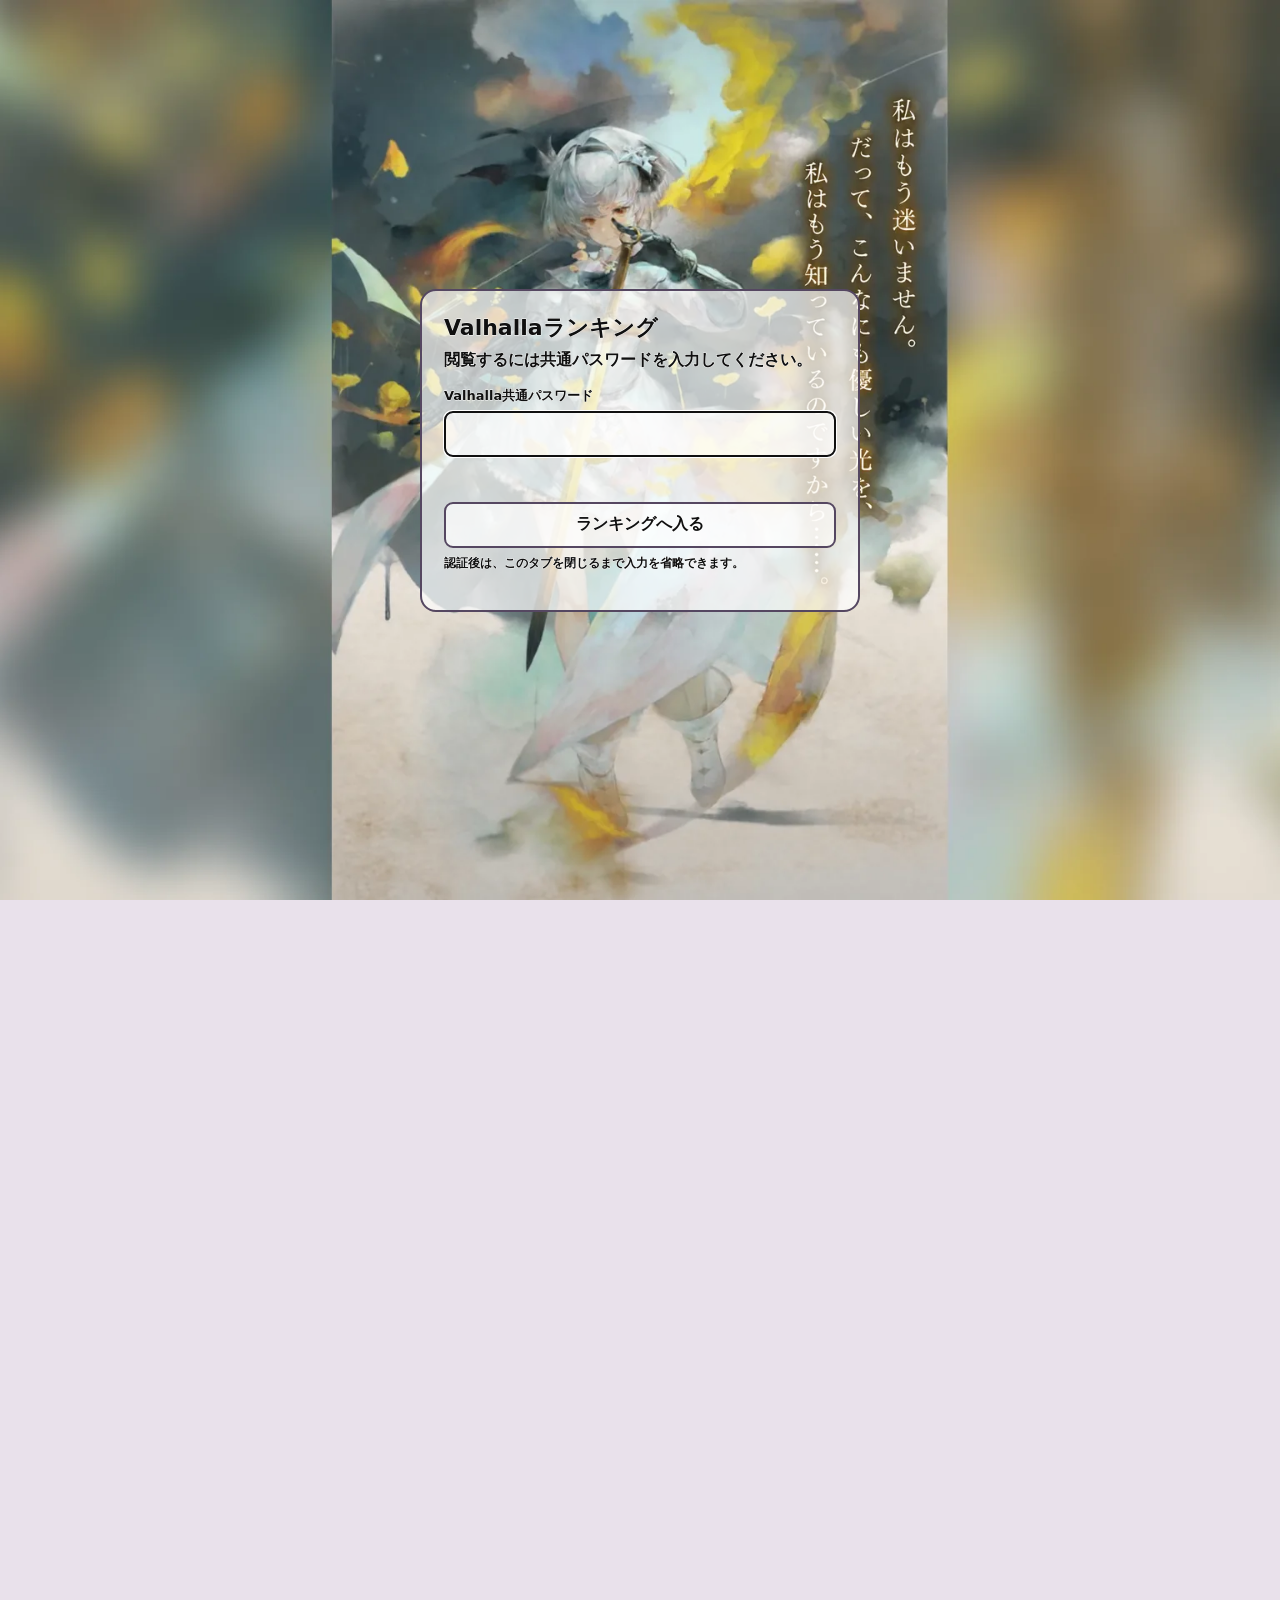
==== index.html @ 28ba6596 "公開画面 v115: index.html" ====
<!doctype html>
<html lang="ja">
  <head>
    <meta charset="utf-8" />
    <meta
      name="viewport"
      content="width=device-width,initial-scale=1,maximum-scale=1"
    />
    <meta
      http-equiv="Cache-Control"
      content="no-cache, no-store, must-revalidate"
    />
    <title>メメントモリ W178 Valhalla専用アプリ</title>
    <meta name="theme-color" content="#554761" />
    <meta name="mobile-web-app-capable" content="yes" />
    <meta name="apple-mobile-web-app-capable" content="yes" />
    <meta name="apple-mobile-web-app-status-bar-style" content="black-translucent" />
    <meta name="apple-mobile-web-app-title" content="Valhalla" />
    <link rel="manifest" href="manifest.webmanifest?v=69" />
    <link rel="apple-touch-icon" sizes="180x180" href="pwa-icon-180.png?v=69" />
    <script src="pwa.js?v=73" defer></script>
    <link rel="stylesheet" href="dashboard.css?v=93" />
    <link rel="stylesheet" href="discord-fix.css?v=50" />
    <link rel="stylesheet" href="site-auth.css?v=85" />
    <style>
      .knowledgeButton{background:#2e7890!important}
      .knowledgePage{display:none;position:fixed;inset:0;z-index:100;overflow-y:auto;background:#0e1117;color:#f2f5f7;font-family:system-ui,"Yu Gothic UI",sans-serif}
      .knowledgePage:target{display:block}
      .imageViewer{display:none!important}
      .imageViewer:target{display:block!important}
      .knowledgeHead{position:sticky;top:0;z-index:2;display:flex;justify-content:space-between;align-items:center;gap:10px;padding:14px 16px;border-bottom:1px solid #303847;background:#151b24}
      .knowledgeHead h2{margin:0;font-size:22px}
      .knowledgeAction{display:inline-flex;min-height:44px;align-items:center;justify-content:center;padding:10px 12px;border:1px solid #303847;border-radius:9px;color:#f2f5f7;font-weight:800;text-decoration:none;text-align:center}
      .knowledgeClose{background:#914348}
      .knowledgeBack{margin-bottom:14px;background:#202632}
      .knowledgeBranches{display:grid;grid-template-columns:repeat(2,minmax(0,1fr));gap:14px;width:min(900px,100%);margin:0 auto;padding:18px}
      .knowledgeBranches .branch{display:flex;min-height:110px;align-items:center;justify-content:center;padding:18px;border:1px solid #303847;border-radius:13px;background:#171c24;color:#f2f5f7;font-size:18px;font-weight:800;text-align:center;text-decoration:none}
      .knowledgePage .content{width:min(1100px,100%);margin:auto;padding:18px}
      .knowledgeList{display:grid;gap:16px}
      .knowledgeEntry{padding:14px;border:1px solid #303847;border-radius:12px;background:#171c24}
      .knowledgeEntry h3{margin:0 0 10px;font-size:20px}
      .knowledgeEntry h4{margin:16px 0 8px;font-size:17px}
      .knowledgeEntry p,.knowledgeEntry li{color:#d8dee7;font-size:16px;line-height:1.75}
      .knowledgeEntry p{margin:8px 0}
      .knowledgeEntry ul{margin:8px 0;padding-left:22px}
      .knowledgeEntry img{display:block;width:100%;height:auto;border-radius:8px}
      .zoomLink{display:block;color:#f2f5f7;text-decoration:none}
      .evidenceGrid{display:grid;grid-template-columns:repeat(2,minmax(0,1fr));gap:10px;margin-top:12px}
      .evidenceGrid.one{grid-template-columns:minmax(0,1fr)}
      .firstKnowledgeImage{width:min(100%,320px);margin-inline:auto}
      .knowledgePage .term{display:grid;gap:4px;margin-top:12px;padding:14px;border:1px solid #303847;border-radius:10px;background:#171c24}
      .knowledgePage .term span{color:#d8dee7;font-size:16px;line-height:1.65}
      .knowledgeAuthor{margin-top:18px;padding:14px 4px 4px;border-top:1px solid #303847;color:#9fa9b6;font-size:14px;text-align:right}
      .knowledgeImage img{display:block;max-width:100%;height:auto;margin:auto;border-radius:8px}
      .zoomHint{display:block;margin-top:8px;color:#8dc9ff;font-size:13px;text-align:center}
      .zoomGallery{display:grid;gap:14px;max-width:1350px;margin:auto;padding:14px}
      .zoomGallery img{display:block;width:auto;max-width:100%;height:auto;margin:auto;border-radius:8px}
      @media(max-width:700px){.knowledgeBranches{grid-template-columns:1fr;padding:12px}.knowledgeBranches .branch{min-height:74px}.knowledgeHead{padding:10px 12px}.knowledgeHead h2{font-size:18px}.knowledgePage .content{padding:12px}.evidenceGrid{grid-template-columns:1fr}.firstKnowledgeImage{width:min(78vw,280px)}.knowledgeEntry{padding:12px}.knowledgeEntry p,.knowledgeEntry li,.knowledgePage .term span{font-size:16px}}
    </style>
    <link rel="stylesheet" href="knowledge.css?v=99" />
    <link rel="stylesheet" href="territory-points.css?v=88" />
    <script src="site-auth.js?v=53" defer></script>
  </head>
  <body>
    <main id="top">
      <div class="head">
        <div>
          <h1>メメントモリ W178 Valhalla専用アプリ</h1>
          <p id="updated">データ未取得</p>
        </div>
        <button id="refresh">最新データを取得</button>
      </div>
      <nav>
        <button id="tg" class="active">🏰 ギルド戦力</button
        ><button id="tp">👤 個人戦力</button
        ><a href="formations.html">⚔ みんなの編成</a
        ><a class="termsButton guildKnowledgeTitle" href="#termsMenu">📖 ギルバト知識講座</a
        ><a class="knowledgeButton" href="#knowledgeMenu">💧 知識の泉</a>
        <a class="knowledgeButton" href="#knowledgeExchange">📝 自由掲示板</a>
        <a class="installGuideButton" href="#appInstallGuide">📱 アプリ化への手順</a>
        <a class="territoryButton" href="#territoryPoints">🗺 177～180鯖 拠点ポイント表</a>
      </nav>
      <section id="guildSection">
        <div class="controls">
          <select id="gworld">
            <option value="all">W177–180 統合</option>
            <option value="177">W177</option>
            <option value="178">W178</option>
            <option value="179">W179</option>
            <option value="180">W180</option></select
          ><select id="gclass">
            <option value="all">全クラス</option>
            <option value="gm">Grandmaster</option>
            <option value="ex">Expert</option>
            <option value="el">Elite</option></select
          ><input id="gq" placeholder="ギルド名検索" value="Valhalla" /><select
            id="glim"
          >
            <option value="48">TOP48</option>
            <option value="100">TOP100</option>
            <option value="9999">すべて</option>
          </select>
        </div>
        <div class="cards">
          <article><small>表示ワールド</small><b id="gw">-</b></article>
          <article><small>表示ギルド数</small><b id="gc">-</b></article>
          <article><small>検索順位</small><b id="grank">-</b></article>
          <article><small>16位ボーダー</small><b id="g16">-</b></article>
        </div>
        <div class="table">
          <table>
            <thead>
              <tr>
                <th>#</th>
                <th>World</th>
                <th>ギルド</th>
                <th class="num">戦闘力</th>
                <th class="num">億</th>
                <th class="num">人数</th>
                <th>クラス</th>
              </tr>
            </thead>
            <tbody id="gb"></tbody>
          </table>
        </div>
      </section>
      <section id="playerSection" hidden>
        <div class="controls">
          <select id="pw">
            <option value="all">W177–180 統合</option>
            <option value="177">W177</option>
            <option value="178">W178</option>
            <option value="179">W179</option>
            <option value="180">W180</option></select
          ><input id="pq" placeholder="プレイヤー／ギルド検索" /><select
            id="plim"
          >
            <option value="100">TOP100</option>
            <option value="200">TOP200</option>
            <option value="9999">すべて</option>
          </select>
        </div>
        <div class="cards">
          <article><small>プレイヤー数</small><b id="pc">-</b></article>
          <article><small>1位戦闘力</small><b id="ptop">-</b></article>
          <article><small>検索該当</small><b id="ph">-</b></article>
          <article><small>表示範囲</small><b id="pscope">統合</b></article>
        </div>
        <div class="table">
          <table class="players">
            <thead>
              <tr>
                <th>#</th>
                <th>World</th>
                <th>プレイヤー</th>
                <th>ギルド</th>
                <th class="num">戦闘力</th>
                <th>使用キャラ</th>
              </tr>
            </thead>
            <tbody id="pb"></tbody>
          </table>
        </div>
      </section>
    </main>
    <dialog id="dialog">
      <div class="dialogHead">
        <div>
          <h2 id="dtitle"></h2>
          <p>取得済み個人ランキング内のTOP10</p>
        </div>
        <button id="close">閉じる</button>
      </div>
      <div id="db" class="memberList"></div>
    </dialog>
    <dialog id="charDialog">
      <div class="dialogHead">
        <div>
          <h2 id="ctitle">キャラ詳細</h2>
          <p>Lv240・スキル最大／専用武器LRメタトロン基準</p>
        </div>
        <button id="cclose">閉じる</button>
      </div>
      <div id="cbody" class="charDetail"></div>
    </dialog>

    <section class="termsPage" id="termsMenu">
      <header class="termsHead">
        <h2 class="guildKnowledgeTitle">ギルバト知識講座</h2>
        <a class="termsAction termsClose" href="#top">閉じる</a>
      </header>
      <div class="termsBranches">
        <a class="termsBranch" href="#termsPage"
          >ギルバト用語<small>ギルドバトルで使われる言葉を確認</small></a
        ><a class="termsBranch" href="#abbrPage"
          >ギルバト略語<small>チャットなどで使われる略し方を確認</small></a
        ><a class="termsBranch" href="#knowledgeGrandBattle">グラバト知識</a
        ><a class="termsBranch" href="#knowledgeBasic">ギルバト知識</a
        ><a class="termsBranch" href="#knowledgeIntermediate">ギルバト知識中級編</a
        ><a class="termsBranch" href="#knowledgeOffense">ギルバト進攻</a
        ><a class="termsBranch" href="#knowledgeDefense">ギルバト防衛</a
        ><a class="termsBranch" href="#knowledgeGuildBattlePoints">ギルバトポイント計算</a
        ><a class="termsBranch" href="#knowledgeCommanderWelcome">指揮官について</a
        ><a class="termsBranch" href="#knowledgeSubParty">サブパについて</a
        >
      </div>
    </section>
    <section class="termsPage" id="termsPage">
      <header class="termsHead">
        <h2>ギルバト用語</h2>
        <a class="termsAction termsClose" href="#top">閉じる</a>
      </header>
      <div class="termsContent">
        <a class="termsAction termsBack" href="#termsMenu"
          >← 用語・略語の選択へ戻る</a
        >
      </div>
      <div class="termsBranches termsBranchesThree">
        <a class="termsBranch" href="#basicTerms"
          >基本用語<small>ギルバトで使用する基本的な言葉</small></a
        ><a class="termsBranch" href="#commanderTerms"
          >指揮官指示<small>指揮官が出す指示の意味</small></a
        ><a class="termsBranch" href="#mapTerms"
          >MAP指示<small>拠点下部に書かれている指示</small></a
        >
      </div>
    </section>
    <section class="termsPage" id="basicTerms">
      <header class="termsHead">
        <h2>基本用語</h2>
        <a class="termsAction termsClose" href="#top">閉じる</a>
      </header>
      <div class="termsContent">
        <a class="termsAction termsBack" href="#termsPage"
          >← ギルバト用語へ戻る</a
        >
        <div class="termItem">
          <b>オペレーター</b
          ><span
            >通称「オペ」。各拠点に投入済みの編成を並び替えている人を指します。</span
          >
        </div>
        <div class="termItem">
          <b>キープ</b
          ><span
            >防衛時に自ギルドが保有する拠点に投入する編成数を指します。</span
          >
        </div>
        <div class="termItem">
          <b>KO数</b
          ><span
            >進攻・防衛のどちらでも、1キャラ撃破すると1KOがカウントされます。1体編成の撃破は1KO、5体編成の撃破は5KOです。PT数ではなくKILL数でカウントします。</span
          >
        </div>
        <div class="termItem">
          <b>5体</b
          ><span
            >指示された拠点に5体編成（メイン・サブパ）を投入する指示です。</span
          >
        </div>
        <div class="termItem">
          <b>先落とし</b
          ><span>ギルバト開始後の早い時間に拠点を陥落させることです。</span>
        </div>
        <div class="termItem">
          <b>指揮官</b
          ><span>ギルバトの指示全般を請け負っている人を指します。</span>
        </div>
        <div class="termItem">
          <b>縦積み</b
          ><span
            >すべての編成を崩し、デバフとして最小編成で手持ちのキャラを投入することです。</span
          >
        </div>
        <div class="termItem">
          <b>デバフ</b
          ><span
            >各自が所有するキャラで、メイン・サブパで使用しないキャラすべてを指します。</span
          >
        </div>
        <div class="termItem">
          <b>MAP指示</b
          ><span
            >ギルバトMAPを開いたとき、各拠点の下に表示されている指示を指します。</span
          >
        </div>
      </div>
    </section>
    <section class="termsPage" id="commanderTerms">
      <header class="termsHead">
        <h2>指揮官指示</h2>
        <a class="termsAction termsClose" href="#top">閉じる</a>
      </header>
      <div class="termsContent">
        <a class="termsAction termsBack" href="#termsPage"
          >← ギルバト用語へ戻る</a
        >
        <div class="termItem">
          <b>△△にデバフ入れて</b
          ><span
            >△△は拠点名です。防衛時は最小編成（教会1体、城2体、神殿3体）を指定された拠点に投入します。進攻時は必ず5体編成を投入してください。</span
          >
        </div>
        <div class="termItem">
          <b>△△にデバフたいて</b
          ><span
            >△△は拠点名です。進攻時のオーダーで、「40デバフたいて」なら40KOさせる指示です。KO数は各拠点を開くと確認できます。</span
          >
        </div>
        <div class="termItem">
          <b>△△に5体入れて</b
          ><span
            >△△は拠点名です。メインPTの5体編成のみを投入する指示です。名指しでも出る指示なので、まず誰に出ているのか確認し、指名がなければ自分の編成を投入して構いません。</span
          >
        </div>
        <div class="termItem">
          <b>△△削って</b
          ><span
            >△△は拠点名です。進攻目標拠点のデバフ編成を減らす指示です。主に名指しで出るため、誰に出ている指示なのかよく確認してください。</span
          >
        </div>
        <div class="termItem">
          <b>××分から〇〇キープ</b
          ><span
            >時間はギルバトMAP上部に表示されるゲーム内時間を指します。現実の時間と混同しないでください。〇〇キープは維持する編成数です。各拠点に投入済みの編成数は、拠点上部の数字で確認できます。「10」なら10編成が投入済みです。指示より少なければ自分のデバフ編成を投入してください。反対に多すぎる場合（40キープの指示で60を超えている場合など）は、特別な指示がない限り追加投入しないでください。</span
          >
        </div>
      </div>
    </section>
    <section class="termsPage" id="mapTerms">
      <header class="termsHead">
        <h2>MAP指示</h2>
        <a class="termsAction termsClose" href="#top">閉じる</a>
      </header>
      <div class="termsContent">
        <a class="termsAction termsBack" href="#termsPage"
          >← ギルバト用語へ戻る</a
        >
        <div class="termItem">
          <b>確定済</b
          ><span
            >当日、自ギルドによる占領が確定した拠点です。デバフ編成・メイン編成ともに、投入すると無駄になるため一切投入しないでください。</span
          >
        </div>
        <div class="termItem">
          <b>先置き</b
          ><span
            >ギルバトにリアルタイムで参加できない人に向けた指示です。参加できない場合は、この指示が出ている拠点に手持ちのデバフすべてと、メイン編成・サブ編成すべてをあらかじめ投入してください。</span
          >
        </div>
        <div class="termItem">
          <b>放棄</b
          ><span
            >防衛拠点の放棄を指します。デバフ編成・メイン編成ともに絶対に投入しないでください。</span
          >
        </div>
        <div class="termItem">
          <b>〇〇キープ</b
          ><span
            >投入編成の最低維持数を表します。40キープなら40編成を積みます。40体ではないので間違えないようにしてください。</span
          >
        </div>
      </div>
    </section>
    <section class="termsPage" id="abbrPage">
      <header class="termsHead">
        <h2>ギルバト略語</h2>
        <a class="termsAction termsClose" href="#top">閉じる</a>
      </header>
      <div class="termsContent">
        <a class="termsAction termsBack" href="#termsMenu"
          >← 用語・略語の選択へ戻る</a
        >
      </div>
      <div class="termsBranches">
        <a class="termsBranch" href="#abbrCommander"
          >指揮官指示<small>指揮官がチャットで使う略した指示</small></a
        ><a class="termsBranch" href="#abbrBase"
          >拠点名<small>ギルバトの拠点名を表す略語</small></a
        >
      </div>
    </section>
    <section class="termsPage" id="abbrCommander">
      <header class="termsHead">
        <h2>略語・指揮官指示</h2>
        <a class="termsAction termsClose" href="#top">閉じる</a>
      </header>
      <div class="termsContent">
        <a class="termsAction termsBack" href="#abbrPage"
          >← ギルバト略語へ戻る</a
        >
        <div class="termItem">
          <b>△△5</b
          ><span
            >△△は拠点名です。指示された拠点に、メインまたはサブパの5体編成を投入する指示です。</span
          >
        </div>
        <div class="termItem">
          <b>△△D</b
          ><span
            >△△は拠点名です。指示された拠点に、MAP指示に記載されている編成数まで積む指示です。</span
          >
        </div>
        <div class="termItem">
          <b>△△縦</b
          ><span
            >△△は拠点名です。指定された拠点に即時で縦積みする指示です。</span
          >
        </div>
        <div class="termItem">
          <b>○○m</b
          ><span
            >○○は数字、mはminutes（分）の略です。例：「15m」なら15分を表します。</span
          >
        </div>
        <div class="termItem">
          <b>○○k</b
          ><span
            >○○は数字、kはkeep（キープ）の略です。拠点の防衛編成数を指示するときなどに使います。</span
          >
        </div>
        <div class="termItem">
          <b>81</b
          ><span
            >進攻時、5体のデバフ編成8つと、メインまたはサブパ1つを投入する指示です。</span
          >
        </div>
        <div class="termItem">
          <b>メ</b><span>メインパーティーの残弾数を報告する略語です。</span>
        </div>
        <div class="termItem">
          <b>残</b
          ><span
            >メイン・サブパ分を除いた、残りのデバフ数を報告する略語です。残弾0の場合は報告不要です。スタミナ残量は編成画面を開き、右上に表示されている数値で確認できます。</span
          >
        </div>
      </div>
    </section>
    <section class="termsPage" id="abbrBase">
      <header class="termsHead">
        <h2>略語・拠点名</h2>
        <a class="termsAction termsClose" href="#top">閉じる</a>
      </header>
      <div class="termsContent">
        <a class="termsAction termsBack" href="#abbrPage"
          >← ギルバト略語へ戻る</a
        >
        <div class="termItem"><b>BR</b><span>ブラッセル</span></div>
        <div class="termItem"><b>MD</b><span>モダーヴ</span></div>
        <div class="termItem"><b>GL</b><span>グラべンスティン</span></div>
        <div class="termItem"><b>SH</b><span>シメイ</span></div>
        <div class="termItem"><b>WS</b><span>ウィスケルケー</span></div>
      </div>
    </section>
    <section class="knowledgePage territoryPointsPage" id="territoryPoints">
      <header class="knowledgeHead">
        <h2>177～180鯖 拠点ポイント表</h2>
        <a class="knowledgeAction knowledgeClose" href="#top">閉じる</a>
      </header>
      <div class="content territoryContent">
        <section class="territorySurface territoryWorldControls" aria-label="ワールド選択">
          <div class="territoryWorldRow">
            <button type="button" data-territory-world="177">W177</button>
            <button type="button" data-territory-world="178">W178</button>
            <button type="button" data-territory-world="179">W179</button>
            <button type="button" data-territory-world="180">W180</button>
          </div>
          <button type="button" class="territoryAllWorlds is-selected" data-territory-world="all">4鯖統合</button>
        </section>
        <section class="territorySurface territoryPeriodControls" aria-label="集計期間選択">
          <button type="button" class="is-selected" data-territory-period="daily">当日</button>
          <button type="button" data-territory-period="weekly">週間</button>
          <button type="button" data-territory-period="monthly">月間</button>
          <button type="button" data-territory-period="previous">前月ポイント結果</button>
        </section>
        <p class="territoryStatus" id="territoryStatus">ポイントデータを読み込んでいます。</p>
        <section class="territorySurface territorySummary" id="territorySummary" hidden></section>
        <div class="territoryTableWrap">
          <table class="territoryTable">
            <thead><tr><th>#</th><th>ギルド</th><th>教会</th><th>城</th><th>神殿</th><th>合計pt</th></tr></thead>
            <tbody id="territoryRows"></tbody>
          </table>
        </div>
      </div>
    </section>
    <section class="knowledgePage" id="appInstallGuide">
      <header class="knowledgeHead">
        <h2>アプリ化への手順</h2>
        <a class="knowledgeAction knowledgeClose" href="#top">閉じる</a>
      </header>
      <p class="installDevicePrompt">使用している端末を選んでください。</p>
      <div class="knowledgeBranches installDeviceBranches">
        <a class="branch" href="#appInstallIos">📱 iPhone・iPad</a>
        <a class="branch" href="#appInstallAndroid">🤖 Android</a>
        <a class="branch" href="#appInstallPc">💻 PC</a>
      </div>
    </section>
    <section class="knowledgePage" id="appInstallIos">
      <header class="knowledgeHead"><h2>iPhone・iPad</h2><a class="knowledgeAction knowledgeClose" href="#top">閉じる</a></header>
      <div class="content">
        <a class="knowledgeAction knowledgeBack" href="#appInstallGuide">← 端末選択へ戻る</a>
        <article class="knowledgeEntry">
          <p>Safariを使って、Valhallaランキングをホーム画面へ追加します。</p>
          <ol class="installGuideList">
            <li>Safariでこのランキングを開きます。</li>
            <li>画面下部の共有ボタン（四角から上向き矢印）を押します。</li>
            <li>メニューを下へ動かし、「ホーム画面に追加」を押します。</li>
            <li>名前を確認して、右上の「追加」を押します。</li>
            <li>ホーム画面のValhallaアイコンから起動します。</li>
          </ol>
          <figure class="installGuideImage"><img src="install-guide-assets/ios.svg" alt="iPhoneとiPadでホーム画面に追加する操作図" /><figcaption>共有ボタン → ホーム画面に追加 → 追加、の順です。</figcaption></figure>
        </article>
        <article class="knowledgeEntry"><h3>アイコンが更新されない場合</h3><p>ホーム画面の古いアイコンを削除してから、上の手順でもう一度追加してください。登録済みの編成やランキングデータは消えません。</p><figure class="installGuideImage"><img src="install-guide-assets/refresh.svg" alt="古いアイコンを削除して再追加する流れ" /></figure></article>
      </div>
    </section>
    <section class="knowledgePage" id="appInstallAndroid">
      <header class="knowledgeHead"><h2>Android</h2><a class="knowledgeAction knowledgeClose" href="#top">閉じる</a></header>
      <div class="content">
        <a class="knowledgeAction knowledgeBack" href="#appInstallGuide">← 端末選択へ戻る</a>
        <article class="knowledgeEntry">
          <p>Google Chromeを使って、Valhallaランキングをホーム画面へ追加します。</p>
          <ol class="installGuideList">
            <li>Google Chromeでこのランキングを開きます。</li>
            <li>右上の「︙」を押します。</li>
            <li>「アプリをインストール」または「ホーム画面に追加」を押します。</li>
            <li>確認画面で「インストール」または「追加」を押します。</li>
            <li>ホーム画面のValhallaアイコンから起動します。</li>
          </ol>
          <figure class="installGuideImage"><img src="install-guide-assets/android.svg" alt="AndroidのChromeでアプリをインストールする操作図" /><figcaption>メニューの表記は機種により「アプリをインストール」または「ホーム画面に追加」です。</figcaption></figure>
        </article>
        <article class="knowledgeEntry"><h3>アイコンが更新されない場合</h3><p>ホーム画面の古いアイコンを削除してから、上の手順でもう一度追加してください。登録済みの編成やランキングデータは消えません。</p><figure class="installGuideImage"><img src="install-guide-assets/refresh.svg" alt="古いアイコンを削除して再追加する流れ" /></figure></article>
      </div>
    </section>
    <section class="knowledgePage" id="appInstallPc">
      <header class="knowledgeHead"><h2>PC（Chrome・Edge）</h2><a class="knowledgeAction knowledgeClose" href="#top">閉じる</a></header>
      <div class="content">
        <a class="knowledgeAction knowledgeBack" href="#appInstallGuide">← 端末選択へ戻る</a>
        <article class="knowledgeEntry">
          <p>ChromeまたはEdgeから、Valhallaランキングをアプリとしてインストールします。</p>
          <ol class="installGuideList">
            <li>ChromeまたはEdgeでこのランキングを開きます。</li>
            <li>アドレスバー右側のインストールアイコンを押します。表示されない場合は、ブラウザのメニューから「アプリをインストール」を選びます。</li>
            <li>「インストール」を押します。</li>
          </ol>
          <figure class="installGuideImage"><img src="install-guide-assets/pc.svg" alt="パソコンのChromeとEdgeでアプリをインストールする操作図" /><figcaption>アドレスバーにアイコンがない場合は、右上のブラウザメニューを開いてください。</figcaption></figure>
        </article>
      </div>
    </section>
    <section class="knowledgePage" id="knowledgeMenu">
      <header class="knowledgeHead">
        <h2>知識の泉</h2>
        <a class="knowledgeAction knowledgeClose" href="#top">閉じる</a>
      </header>
      <div class="knowledgeBranches">
        <a class="branch" href="#knowledgeShop"
          >ショップアイテムの交換及び購入について</a
        >
        <a class="branch" href="#knowledgeNewCharacters">新キャラ情報</a>
        <a class="branch" href="#knowledgeLinks">おすすめサイト、ページ</a>
      </div>
    </section>

    <section class="knowledgePage" id="knowledgeGrandBattle">
      <header class="knowledgeHead">
        <h2>グラバト知識</h2>
        <a class="knowledgeAction knowledgeClose" href="#top">閉じる</a>
      </header>
      <div class="content">
        <a class="knowledgeAction knowledgeBack" href="#termsMenu">← ギルバト知識講座へ戻る</a>
        <div class="knowledgeList">
          <article class="knowledgeEntry">
            <h3>グラバトについての説明</h3>
            <h4>まず、グラバトとは？</h4>
            <ul>
              <li>教会16箇所（各1P・計16P）</li>
              <li>城4箇所（各2P・計8P）</li>
              <li>神殿1箇所（4P・計4P）</li>
            </ul>
            <p>初日は24P、2日目以降は28Pを毎日奪い合い、トータル164Pのうち最も多くポイントを獲得したギルドが1位になります。</p>
            <h4>各グループ帯（戦闘力順）</h4>
            <ul>
              <li>グランドマスター（1位〜16位）</li>
              <li>エキスパート（17位〜32位）</li>
              <li>エリート（33位〜48位）</li>
            </ul>
            <p>各戦力帯でランダムに4つのブロックへ振り分けられます。マッチングは火曜日の7時30分に確定し、拠点の配置もそのタイミングで確定します。なお、拠点の配置も完全ランダムです。</p>
          </article>

          <article class="knowledgeEntry">
            <h3>1. グラバトの拠点の取り方について</h3>
            <p>グラバトは確定箇所を増やしてポイントを積み重ねます。例えば、その日は多くポイントを取れても、翌日に全ての拠点へ布告される状況ができてしまうと非常に悪いです。</p>
            <p>確定地は上と下が多いため、ほとんどの強いギルドは初日の盤面を見て、上を固めるか下を固めるかを決めます。左と右に拠点が固まっている場合、左側なら下、右側なら上を布告して確定地を増やします。</p>
            <figure class="installGuideImage">
              <img src="knowledge-assets/grand-battle/upper-lower-example.jpg" alt="下側を赤、上側を青で示したグラバト確定地の見本">
              <figcaption>見本（下が赤、上が青）</figcaption>
            </figure>
            <p>上を固めるギルドは、基本的に火曜・水曜・木曜は青の箇所を重点的に布告します。下を固めるギルドは赤の箇所を重点的に布告します。</p>
            <p>そうすると金曜日ごろに赤対青の一騎打ちが起こります。全面対決の前に、いかに上手く拠点を固められるかが肝になります。</p>
          </article>

          <article class="knowledgeEntry">
            <h3>2. グラバトでよくある事</h3>
            <h4>①談合</h4>
            <p>よくあるケースが、グループ1位・2位のギルドが8位以下のギルドのみとマッチングした時です。談合側の言い分は、90％ほど強い側が「このままだとつまらないと思ったので、談合しました」といった形で、自分たちがボコボコにされるのが嫌なので、それらしいことを言ってきます。</p>
            <h4>②45分縦積みのみ</h4>
            <p>これもかなり多いです。ポイントを取るゲームで45分縦積みをして、勝ったような動きをしてくるところがあります。これをしてくるところはグラバトがポイントの取り合いだと知らないので、適当に攻め続けて、他の拠点でしっかりポイントを取りましょう。</p>
            <h4>③煽ってくる</h4>
            <p>負けたら煽ってくるところがあります（90％以上がエキスパートとの境目のギルド）。こういうギルドは適当にあしらいましょう。</p>
            <h4>④逃げ回るだけで全くバトルがない</h4>
            <p>これもかなり想定されます。すごく小さなエリアで三国志が始まります。この時は報酬大量ゲットのうまうまタイムですので、いっぱい取りましょう。また、全制覇を狙えるチャンスでもあるので狙っていきましょう。</p>
          </article>

          <article class="knowledgeEntry">
            <h3>3. グラバトで重要な教会</h3>
            <figure class="installGuideImage">
              <img src="knowledge-assets/grand-battle/important-churches.jpg" alt="グラバトで重要な教会を示したマップ">
              <figcaption>重要教会の位置と優先度</figcaption>
            </figure>
            <p>教会の優先度はこちらになります。上の要所はクシェルのみ、下は3箇所あります。</p>
            <h4>①クシェル</h4>
            <p><b>※ここは最重要な教会になります。</b></p>
            <ul>
              <li>城2つ、教会3箇所に布告できます。</li>
              <li>グラバトにおいて布告負けは当たり前になるので、布告先を多く取れる拠点はかなり重要です。</li>
              <li>右側から左側へ行くには、アインかクシェルのどちらかを必ず経由しなければなりません。</li>
              <li>アインで布告負けが続いた時は、クシェル以外の道がほぼない状態になるので、早落とししてでも手に入れなければならない拠点です。</li>
            </ul>
            <h4>②-1 アメト</h4>
            <ul>
              <li>下を固めるために必ず必要な拠点の1つです。</li>
              <li>城2つ、教会2つに布告できます。</li>
              <li>下では唯一、城2つに布告できます。</li>
              <li>下の要所全てに布告できる重要な拠点です。</li>
            </ul>
            <h4>②-2 マリン</h4>
            <ul>
              <li>下を固めるために必ず必要な拠点です。</li>
              <li>教会4つに布告できる唯一の拠点です。</li>
              <li>強いギルドの人でないと「ここは重要な拠点なの？」と思われがちな拠点です。</li>
              <li>マリンがないと下で確定地を作れません。</li>
              <li>下を固める場合、マリンがないとそもそも話にならないレベルです。</li>
            </ul>
            <h4>③ラペン</h4>
            <ul>
              <li>城以外で左側に隣接する唯一の拠点です。</li>
              <li>城1つ、教会2つに布告できます。</li>
              <li>下の要所であるアメト、マリンに布告できる唯一の拠点です。</li>
            </ul>
            <p><b>上記の4箇所が、グラバトの拠点における要所になります。</b></p>
            <p>分からないことが多くなると思うので、少しずつ覚えていきましょう。</p>
          </article>
        </div>
        <div class="knowledgeAuthor">作成者：颯</div>
      </div>
    </section>

    <section class="knowledgePage" id="knowledgeBasic">
      <header class="knowledgeHead">
        <h2>ギルバト知識</h2>
        <a class="knowledgeAction knowledgeClose" href="#top">閉じる</a>
      </header>
      <div class="content">
        <a class="knowledgeAction knowledgeBack" href="#termsMenu">← ギルバト知識講座へ戻る</a>
        <div class="knowledgeList">
          <article class="knowledgeEntry">
            <h3>疲弊度の違いと狙い目</h3>
            <h4>進行側の疲弊</h4>
            <p>
              進行側はKO数に応じてスピード・攻撃力・防御力が低下し、このように疲弊します。上限は100のため、100以上はデバフが入りません。
            </p>
            <div class="evidenceGrid one">
              <a class="zoomLink firstKnowledgeImage" href="#knowledgeImage1"
                ><img
                  src="knowledge-assets/1-1.png"
                  alt="進行側の疲弊表"
                /><span class="zoomHint">疲弊表をタップして拡大</span></a
              >
            </div>
            <h4>防衛側の疲弊</h4>
            <p>
              防衛側は上限が200になり、進行側と同様に上限以上はデバフが入りません。
            </p>
            <div class="evidenceGrid">
              <a class="zoomLink" href="#knowledgeImage2"
                ><img
                  src="knowledge-assets/2-1.png"
                  alt="防衛側の疲弊表・前半"
                /><span class="zoomHint">タップして拡大</span></a
              ><a class="zoomLink" href="#knowledgeImage2"
                ><img
                  src="knowledge-assets/2-2.png"
                  alt="防衛側の疲弊表・後半"
                /><span class="zoomHint">タップして拡大</span></a
              >
            </div>
          </article>

          <article class="knowledgeEntry">
            <h3>高戦力に攻められ、30キープ指示の場合</h3>
            <p>
              デバフが100前後になるまでメインなどの強い編成を入れず、最小編成で耐えて調整することで無駄な敗北が減ります。移動している人が頑張っても2つが限界で、3つ以上は同時に弄れません。
            </p>
            <div class="evidenceGrid one">
              <a class="zoomLink" href="#knowledgeImage3"
                ><img
                  src="knowledge-assets/3-1.png"
                  alt="30キープ時の拠点情報"
                /><span class="zoomHint">拠点情報をタップして拡大</span></a
              >
            </div>
          </article>

          <article class="knowledgeEntry">
            <h3>理解度の高いギルド同士の対決</h3>
            <p>
              理解度の高いギルド同士の対決では、序盤は中間層とランカーのサブ同士の戦いになります。そのため、下の画像のような展開が10～20分近く行われます。
            </p>
            <div class="evidenceGrid">
              <a class="zoomLink" href="#knowledgeImage4"
                ><img
                  src="knowledge-assets/4-1.png"
                  alt="対戦展開1"
                /><span class="zoomHint">タップして拡大</span></a
              ><a class="zoomLink" href="#knowledgeImage4"
                ><img
                  src="knowledge-assets/4-2.png"
                  alt="対戦展開2"
                /><span class="zoomHint">タップして拡大</span></a
              ><a class="zoomLink" href="#knowledgeImage4"
                ><img
                  src="knowledge-assets/4-3.png"
                  alt="対戦展開3"
                /><span class="zoomHint">タップして拡大</span></a
              ><a class="zoomLink" href="#knowledgeImage4"
                ><img
                  src="knowledge-assets/4-4.png"
                  alt="対戦展開4"
                /><span class="zoomHint">タップして拡大</span></a
              >
            </div>
          </article>

          <article class="knowledgeEntry">
            <h3>防衛時の配置の形</h3>
            <h4>上に5体を固めている時</h4>
            <p>
              この形は、相手のリアルタイム参加者が20人前後の時に、相手へデバフを使わせたい場合に使います。基本的には先置きでの使用が多く、終盤に相手へデバフを使わせたい場合もこの形になる可能性があります。
            </p>
            <h4>メリット</h4>
            <p>
              相手は強い編成で攻撃すると撃ち抜いてしまう可能性があるため、早い時間には使えず、デバフを入れながら少しずつしか進めません。上が抜かれないため、下のデバフも削られません。
            </p>
            <h4>デメリット</h4>
            <p>
              一定の時間になった時にすべて下げないと、強いメイン編成にすべて倒されてしまいます。
            </p>
            <div class="evidenceGrid one">
              <a class="zoomLink" href="#knowledgeImage5"
                ><img
                  src="knowledge-assets/5-1.png"
                  alt="上に5体を固めた配置"
                /><span class="zoomHint">配置画像をタップして拡大</span></a
              >
            </div>
            <h4>間隔を空けて5体を置いている時</h4>
            <p>
              進行されている防衛の際は、基本的にこの形です。2体置きなら約20間隔、3体置きなら約14間隔で配置しています。多くのギルドが、この2つの配置を採用しています。
            </p>
            <div class="evidenceGrid">
              <a class="zoomLink" href="#knowledgeImage6"
                ><img
                  src="knowledge-assets/6-1.png"
                  alt="間隔を空けた配置1"
                /><span class="zoomHint">タップして拡大</span></a
              ><a class="zoomLink" href="#knowledgeImage6"
                ><img
                  src="knowledge-assets/6-2.png"
                  alt="間隔を空けた配置2"
                /><span class="zoomHint">タップして拡大</span></a
              >
            </div>
          </article>

          <article class="knowledgeEntry">
            <h3>ギルバトの本質</h3>
            <ul>
              <li><b>進行側：</b>時間を奪うゲーム</li>
              <li><b>防衛側：</b>時間を守るゲーム</li>
            </ul>
            <p>
              防衛側は1分1秒でも耐えることで、ギリギリに来る人が間に合って勝つケースや、間に合わず負けるケースが出てきます。進行側は常に時間を奪う進行を行います。そのため、進行側は5体で進行して時間を奪い、防衛側は最小編成で時間を守ります。
            </p>
            <h4>なぜ一番強い編成は最後なのか？</h4>
            <p>
              理由は2つあります。1つ目は、最後は進行側もデバフがなくなる可能性があること。2つ目は、相手が強い編成を序盤～中盤で使った場合、一番強い編成を抜けない可能性があることです。そのため、ギルド最強ランカーのメイン編成が先に出た側は、かなり劣勢になっている場合がほとんどです。
            </p>
            <h4>なぜ進行側が有利なのか？</h4>
            <p>
              進行側は全編成にスピードバフ10％が付くことと、デバフの入り方が防衛側と大きく異なるためです。
            </p>
            <h4>序盤に強い編成を使わず、どう落とすのか？</h4>
            <p>
              デバフを入れれば、よほど戦力差がなければ落とせます。進行側・防衛側ともにMAXデバフが入れば、5倍・6倍の戦力の編成も倒せます。
            </p>
          </article>

          <article class="knowledgeEntry">
            <h3>強いギルドはどんなギルド？</h3>
            <ul>
              <li><b>リアルタイム参加者が多い：</b>使える編成数が多いため。</li>
              <li>
                <b>メンバーの理解度が高い：</b
                >少ないデバフで効率よく相手を倒せるため。
              </li>
              <li>
                <b>移動係や指揮官のレベルが高い：</b
                >編成の重複へ対応し、その都度移動しながら臨機応変に指示できるため。
              </li>
              <li>
                <b>戦闘力以上の強さを持つメンバーがいる：</b
                >例として、戦闘力3億の人が2億のメイン編成に勝てる編成を2～3個以上持つ場合や、戦闘力1億の人が7000万のメイン編成に勝てる編成を2～3個以上持つ場合です。
              </li>
              <li>
                <b>編成数が多い：</b
                >強い5体編成が多いほどギルバトでは有利になります。
              </li>
            </ul>
            <p>
              例えば、総編成数が51対50で、デバフ数・戦力が同じ場合、両者が完璧に動いても50編成側は51編成側の最後のメイン編成を止められず、陥落または防衛失敗になる可能性があります。デバフは残っていても5体編成がなく、相手のメイン編成をあと少しで倒せないケースは非常に多くあります。そのため、同程度の戦闘力のメイン編成に勝てる5体編成は、多いほど有利です。
            </p>
          </article>

          <article class="knowledgeEntry">
            <h3>さいごに</h3>
            <p>
              知識を身につけるかどうかは自由です。楽しく遊ぶことが一番大切です😊
            </p>
            <p>
              理解度が広がれば別の楽しさも生まれ、うまくいけば今より楽しめる人も増えます😊
            </p>
            <p>
              一番大切なのはリアルを優先し、メメントモリで楽しくワイワイ遊ぶことです。課金もリアルタイム参加も、無理なく楽しみましょう😊
            </p>
          </article>
        </div>
        <div class="knowledgeAuthor">作成者：颯</div>
      </div>
    </section>
    <section class="knowledgePage imageViewer" id="knowledgeImage1">
      <header class="knowledgeHead">
        <h2>進行側の疲弊表</h2>
        <a class="knowledgeAction knowledgeClose" href="#knowledgeBasic">戻る</a>
      </header>
      <div class="zoomGallery">
        <img
          src="knowledge-assets/1-1.png"
          alt="ギルバト知識1の拡大画像"
        />
      </div>
    </section>
    <section class="knowledgePage imageViewer" id="knowledgeImage2">
      <header class="knowledgeHead">
        <h2>防衛側の疲弊表</h2>
        <a class="knowledgeAction knowledgeClose" href="#knowledgeBasic">戻る</a>
      </header>
      <div class="zoomGallery">
        <img
          src="knowledge-assets/2-1.png"
          alt="ギルバト知識2の拡大画像1"
        /><img
          src="knowledge-assets/2-2.png"
          alt="ギルバト知識2の拡大画像2"
        />
      </div>
    </section>
    <section class="knowledgePage imageViewer" id="knowledgeImage3">
      <header class="knowledgeHead">
        <h2>30キープ時の拠点情報</h2>
        <a class="knowledgeAction knowledgeClose" href="#knowledgeBasic">戻る</a>
      </header>
      <div class="zoomGallery">
        <img
          src="knowledge-assets/3-1.png"
          alt="ギルバト知識3の拡大画像"
        />
      </div>
    </section>
    <section class="knowledgePage imageViewer" id="knowledgeImage4">
      <header class="knowledgeHead">
        <h2>ギルド同士の対戦展開</h2>
        <a class="knowledgeAction knowledgeClose" href="#knowledgeBasic">戻る</a>
      </header>
      <div class="zoomGallery">
        <img
          src="knowledge-assets/4-1.png"
          alt="ギルバト知識4の拡大画像1"
        /><img
          src="knowledge-assets/4-2.png"
          alt="ギルバト知識4の拡大画像2"
        /><img
          src="knowledge-assets/4-3.png"
          alt="ギルバト知識4の拡大画像3"
        /><img
          src="knowledge-assets/4-4.png"
          alt="ギルバト知識4の拡大画像4"
        />
      </div>
    </section>
    <section class="knowledgePage imageViewer" id="knowledgeImage5">
      <header class="knowledgeHead">
        <h2>上に5体を固めた配置</h2>
        <a class="knowledgeAction knowledgeClose" href="#knowledgeBasic">戻る</a>
      </header>
      <div class="zoomGallery">
        <img
          src="knowledge-assets/5-1.png"
          alt="ギルバト知識5の拡大画像"
        />
      </div>
    </section>
    <section class="knowledgePage imageViewer" id="knowledgeImage6">
      <header class="knowledgeHead">
        <h2>間隔を空けた配置</h2>
        <a class="knowledgeAction knowledgeClose" href="#knowledgeBasic">戻る</a>
      </header>
      <div class="zoomGallery">
        <img
          src="knowledge-assets/6-1.png"
          alt="ギルバト知識6の拡大画像1"
        /><img
          src="knowledge-assets/6-2.png"
          alt="ギルバト知識6の拡大画像2"
        />
      </div>
    </section>
    <section class="knowledgePage" id="knowledgeIntermediate">
      <header class="knowledgeHead">
        <h2>ギルバト知識中級編</h2>
        <a class="knowledgeAction knowledgeClose" href="#top">閉じる</a>
      </header>
      <div class="content">
        <a class="knowledgeAction knowledgeBack" href="#termsMenu">← ギルバト知識講座へ戻る</a>
        <div class="knowledgeList">
          <article class="knowledgeEntry">
            <h3>1. 編成の相性について</h3>
            <section class="matchupBlock"><h4>①相手が翠の場合</h4><p>基本的に翠パは耐久力は高いものの、遅いことが非常に多い傾向です。相性的には紅が良く、ステが1.5倍の敵を倒すデバフの目安は、進攻時40・防衛時100と言われています。</p><p>コルフロや紅のように上から殴れる編成に弱く、特に連続で当てられることに非常に弱いです。</p><p class="knowledgeWarning"><b>注意：</b>翠パはデバフを当てると回復するので、基本的に強い翠パには連続で強い5体編成を当てる必要があります。</p></section>
            <section class="matchupBlock"><h4>②相手が黄の場合</h4><p>基本的に黄パは攻撃力参照のシールド持ちなので、デバフが入ると脆くなりやすい傾向です。相性的には翠が良く、目安は進攻時60・防衛時60です。</p><p>デバフを当てて攻撃力が落ちたところを、翠で耐久したり、コルフロで上から殴り続けたりする攻め方に非常に弱いです。メルランが入っていない編成で、組み方が不十分な場合はベルで止められます。</p></section>
            <section class="matchupBlock"><h4>③相手が紅パの場合</h4><p>紅パは速攻で気絶させて、上から殴り続ける編成が多い傾向です。相性的には藍が良く、目安は進攻時60・防衛時50です。</p><h4>（1）最速の紅の場合</h4><p>アムレート、団コル、エヴリンなどが入った硬い藍パを入れるか、デバフを当ててスピードを落としたところを、メリア・プリマ入りの速攻コルフロで上から殴る攻め方に非常に弱いです。</p><h4>（2）モルガナ・アーティ入りの耐久紅の場合</h4><p>1回目の編成でモルガナ・アーティ以外を倒し、2回目の編成で落とすのが良いです。</p></section>
            <section class="matchupBlock"><h4>④相手が藍パの場合</h4><p>藍パはシールドを張り、フローレンスを守ることに特化した編成が多い傾向です。特に相性の良い色染めはなく、目安は進攻時40・防衛時100です。</p><p>団コル、エヴリン、藍マーリン、藍フィアーが優秀なため明確な弱点はなく、デバフを当てる必要があります。また、団コルが藍全員に多重バリアを張るため、連撃がない編成では落とすのに苦戦します。</p></section>
            <section class="matchupBlock"><h4>⑤相手が冥パの場合</h4><p>ギルバトの現環境では圧倒的に強いため、黄を当てるか、おとなしくデバフを当てましょう。相性的には黄が良く、目安は進攻時40・防衛時100です。</p><p>強い冥の場合は黄以外だと、この程度デバフを入れなければ、ステがほぼ変わらなくても普通に負けることがあります。遮断と強力なスキルを持っているので、しっかりデバフを当てましょう。</p><h4>（1）最速ルナリンドの場合</h4><p>天えーに非常に弱く、ベルで止められる可能性があります。それ以外では、上から殴るしか方法がありません。</p><h4>（2）パラデアがいる場合</h4><p>パラデアが冥の耐久力を劇的に上昇させています。パラデアが落ちている場合はコルフロでも冥を落とせますが、いる場合はおとなしくデバフを当てましょう。</p><h4>（3）耐久オフィーリア</h4><p>コルフロはまず狩られ、完全にカモにされて終わります。この編成は翠や黄にはあまり強くないため、早めに当てて落としましょう。</p></section>
            <p class="intermediateConclusion">強いギルドほど、編成相性をうまく当ててきます。</p>
          </article>
          <article class="knowledgeEntry">
            <h3>2. 進攻時の当て方</h3>
            <h4>①悪い当て方</h4>
            <div class="intermediateImageGrid">
              <a href="#intermediateBadImages"><img src="knowledge-assets/intermediate/IMG_3059.png" alt="悪い当て方1"></a><a href="#intermediateBadImages"><img src="knowledge-assets/intermediate/IMG_3060.png" alt="悪い当て方2"></a><a href="#intermediateBadImages"><img src="knowledge-assets/intermediate/IMG_3061.png" alt="悪い当て方3"></a><a href="#intermediateBadImages"><img src="knowledge-assets/intermediate/IMG_3062.png" alt="悪い当て方4"></a>
            </div>
            <p>上記のように過剰戦力で攻めるのは基本的にNGです。よほど格下の相手でなければ良くありません。</p>
            <h4>理由</h4><ol class="intermediatePoints"><li>強い編成が無駄にデバフを喰らってしまうため</li><li>過剰戦力を出しすぎると後半が厳しくなるため</li><li>相手が編成をまだあまり出していない時は、最小デバフで止められてしまうため</li></ol>
            <h4>②良い当て方</h4>
            <div class="intermediateImageGrid"><a href="#intermediateGoodImages"><img src="knowledge-assets/intermediate/IMG_3063.png" alt="良い当て方1"></a><a href="#intermediateGoodImages"><img src="knowledge-assets/intermediate/IMG_3064.png" alt="良い当て方2"></a></div>
            <p>少ないデバフで適切な編成を当てられれば、弾数の節約にもなります。強いギルドほどこれが非常に上手で、弾数が命のグラバトではここで大きな差が出ます。</p>
            <p>強いギルドほど、メンバーの編成理解度が高い人が多いです。進攻の場合は防衛のように編成がいくつも溜まっている状態が少なく、移動などを行うことも少ないため、個々の編成理解度が試されます。</p>
          </article>
          <article class="knowledgeEntry">
            <h3>3. 編成の入れ方</h3>
            <h4>①進攻時の入れ方</h4>
            <p><b>例：</b>自分のステが4000万。相手の1番目の編成が3000万で、20番目に1.5億の編成がいる場合。</p>
            <p>この場合は20番目の編成で必ず止まります。現状このサーバーでは、1番目の編成を抜いて終わりという人が多いです。</p>
            <p>この先、時間に迫られて残り10秒などの戦いになった際、それによって攻撃が何秒も止まり、負けにつながります。</p>
            <p>間違いなく止まる強い編成がある場合は、1番目を抜いた人が40デバフを入れ、足りない場合は落とす人が追加デバフを入れるのが、非常にきれいで早い形になります。（強いサブを持つランカーは除く）</p>
            <p>進攻時はデバフが余る人が大量に出てくるため、強い編成が先にある場合は「1メイン＋8デバフ」を先に置くと、より有利になります。</p>
            <h4>②防衛時の入れ方</h4>
            <p>防衛時にかなり多いのが、デバフを全選択で配置し、その後に編成を入れて終わる置き方です。しかし、それをすると移動を行っている人の負担が非常に大きくなります。</p>
            <div class="placementExample"><b>スタミナ90の場合</b><span>20デバフ → メイン → 20デバフ</span></div>
            <div class="placementExample"><b>編成が2つの場合</b><span>サブ → 15デバフ → メイン → 20デバフ</span></div>
            <p>このように置くと、移動側が非常に作業しやすくなります。</p>
            <p>防衛はリアタイ、事前、知識、移動など、すべてがあって成立します。移動担当の負担を少しでも減らすことで、より防衛の質を高められます。</p>
          </article>
        </div>
        <div class="knowledgeAuthor">作成者：颯</div>
      </div>
    </section>
    <section class="knowledgePage imageViewer" id="intermediateBadImages"><header class="knowledgeHead"><h2>悪い当て方</h2><a class="knowledgeAction knowledgeClose" href="#knowledgeIntermediate">戻る</a></header><div class="knowledgeImage intermediateViewer"><img src="knowledge-assets/intermediate/IMG_3059.png" alt="悪い当て方1"><img src="knowledge-assets/intermediate/IMG_3060.png" alt="悪い当て方2"><img src="knowledge-assets/intermediate/IMG_3061.png" alt="悪い当て方3"><img src="knowledge-assets/intermediate/IMG_3062.png" alt="悪い当て方4"></div></section>
    <section class="knowledgePage imageViewer" id="intermediateGoodImages"><header class="knowledgeHead"><h2>良い当て方</h2><a class="knowledgeAction knowledgeClose" href="#knowledgeIntermediate">戻る</a></header><div class="knowledgeImage intermediateViewer"><img src="knowledge-assets/intermediate/IMG_3063.png" alt="良い当て方1"><img src="knowledge-assets/intermediate/IMG_3064.png" alt="良い当て方2"></div></section>
    <section class="knowledgePage" id="knowledgeOffense">
      <header class="knowledgeHead">
        <h2>ギルバト進攻</h2>
        <a class="knowledgeAction knowledgeClose" href="#top">閉じる</a>
      </header>
      <div class="content">
        <a class="knowledgeAction knowledgeBack" href="#termsMenu">← ギルバト知識講座へ戻る</a>
        <div class="knowledgeList">
          <article class="knowledgeEntry">
            <h3>ギルドバトル</h3>
            <h3>[1] 過剰戦力</h3>
            <p>「過剰戦力」という言葉を多く使用するので、確認のために先に説明します。</p>
            <p class="knowledgeWarning"><b>※今回は「戦力」とは戦闘力ではなく、その編成が倒せるメインの戦闘力として説明します。</b></p>
            <div class="placementExample"><b>戦闘力</b><span>目に見える数値</span></div>
            <div class="placementExample"><b>戦力</b><span>実際に勝てる戦闘力の数値</span></div>
            <h4>例</h4>
            <p>戦闘力1.5億のサブ編成が、直当てで1億までしか倒せない場合、戦力は1億で計算します。</p>
            <p>本内容では、目に見える戦闘力の方が分かりやすいため、戦闘力での計算を使用しています。</p>

            <h4>①過剰戦力とは？</h4>
            <p>過剰戦力とは、主に進攻時に多く使用する言葉です。</p>
            <p>過剰戦力が起こりやすい例（これらに含まれないケースもあります）</p>
            <ul>
              <li>相手の残り編成を見ていない。</li>
              <li>防衛側にデバフが40など入っている状態で、同戦力の編成を入れる。<br>例：防衛1億編成（メイン）40KOに、進攻1億メイン。</li>
              <li>進攻側の編成が同戦力の編成を倒せる編成であり、防衛との戦力差が1.5倍以上（ギルドによっては2倍以上）。</li>
            </ul>
            <p>このように、さまざまなケースで起こります。</p>
            <p><b>（過剰戦力　下記写真）</b></p>
            <div class="intermediateImageGrid offenseImageStack">
              <a href="#offenseOverkillImages"><img src="knowledge-assets/offense/overkill-1.png" alt="過剰戦力の例1"></a>
              <a href="#offenseOverkillImages"><img src="knowledge-assets/offense/overkill-2.png" alt="過剰戦力の例2"></a>
            </div>

            <h4>②何故過剰戦力は駄目なのか？</h4>
            <p><b>例：上記写真参照</b></p>
            <div class="placementExample"><b>進攻1.9億</b><span>vs 防衛0.9億</span></div>
            <div class="placementExample"><b>進攻2.6億</b><span>vs 防衛1億</span></div>
            <ul>
              <li>進攻合計：4.5億</li>
              <li>防衛合計：1.9億</li>
              <li>合計差：2.6億</li>
            </ul>
            <p>2つの戦闘だけで2.6億の差が生まれています。</p>
            <p>これが5回あれば、13億の過剰が発生します。これが過剰戦力が駄目な理由です。</p>

            <h4>③過剰戦力例</h4>
            <p><b>（2つの編成の進攻結果）</b></p>
            <div class="intermediateImageGrid offenseImageStack">
              <a href="#offenseResultImages"><img src="knowledge-assets/offense/overkill-1.png" alt="2つの編成の進攻結果1"></a>
              <a href="#offenseResultImages"><img src="knowledge-assets/offense/overkill-3.png" alt="2つの編成の進攻結果2"></a>
            </div>
            <p>左の編成は一度4000万のメインに当たっていますが、ほかはデバフのみ、右の編成はデバフのみで止められています。</p>
            <p>この場合、2つの進攻編成は、防衛編成と同ステの編成が進攻してきた時と変わらない貢献しかしていません。</p>
            <ul>
              <li>写真左：9000万の貢献</li>
              <li>写真右：1億の貢献</li>
            </ul>
            <p>この差が戦力過剰分になります。</p>

            <h4>④戦力過剰が推奨されるケース</h4>
            <ul>
              <li>進攻時に時間がなく、編成に余裕がある時。</li>
              <li>相手の5体編成が複数固まっており、多く撃ち抜ける時。</li>
              <li>相手に止める戦力がない時。</li>
            </ul>
            <p>こういったケースでは、逆に過剰戦力が推奨されます。</p>
          </article>

          <article class="knowledgeEntry">
            <h3>[2] 進攻</h3>
            <h4>①削り</h4>
            <p>拠点を落とさないように進攻を行います。</p>
            <p>相手の防衛編成がすべて見えている状態なので、過剰戦力は基本的にNGです。</p>
            <p class="knowledgeWarning"><b>※相手のランカー編成が連なっている際など、状況によっては過剰戦力が有効な時があります。</b></p>

            <h4>②攻撃時の編成の入れ方</h4>
            <p>自ギルドが進攻を行っている際、次に止まる防衛編成を見て入れます。</p>
            <p><b>例</b></p>
            <div class="intermediateImageGrid offenseImageStack">
              <a href="#offenseOrderImages"><img src="knowledge-assets/offense/offense-order-1.jpg" alt="攻撃時の編成の入れ方1"></a>
              <a href="#offenseOrderImages"><img src="knowledge-assets/offense/offense-order-2.jpg" alt="攻撃時の編成の入れ方2"></a>
            </div>
            <p>1番目のもこもこさんを抜いた後に、どてちゃんで止まると想定します。</p>
            <p>この際、次に止まる編成が分かっているので、次に入れる人は、どてちゃんの編成を抜く編成を進攻に入れて用意します。</p>
            <p>移動で止められる編成が変わった場合は、その編成に合わせて次の編成を撃ちます。</p>
            <p class="intermediateConclusion">進攻側は後出しジャンケンを繰り返すことが、最速かつ最も効率良く進攻を行う方法です。</p>

            <h4>③編成を置く側に必要な知識</h4>
            <ul>
              <li>進攻のデバフ。</li>
              <li>自分の編成の戦力。</li>
              <li>相性などの編成知識。</li>
            </ul>
            <p>今後、進攻側は基本的に移動を行えないケースが増えます。そのため、最低限20・40・60・80・100デバフを当てた時、相手の戦力がどれくらい落ちるかを覚えておくと良いです。</p>
            <p>デバフによる減少量が分からないと、自分の編成の強度が分かっていても意味のないものになり、無駄なデバフが増えてしまいます。</p>
            <p><b>例：</b>本来40デバフで良いところを分かっていないと、60や80入れてしまう。</p>

            <h4>④進攻が下手なギルドの特徴</h4>
            <h4>編成を置く側の知識不足</h4>
            <p>防衛との一番の違いがここです。</p>
            <p>防衛は、編成知識がある人が移動を行い、適正なデバフで落とす動きを専属で行うことが主なので、適当に入れてしまっても上手く使ってくれる環境です。</p>
            <p>進攻は編成が貯まらないため、編成を置く側に知識がないと無駄が圧倒的に増えます。</p>
            <p>進攻は防衛と違い、1秒間にスタミナを5消費します。進攻が下手なギルドほど、自分で自分の首を絞める形になります。</p>

            <h4>自分の編成を守ろうとしない</h4>
            <p>メインが被ってしまった際、次の防衛編成で前の編成と次の自分の編成が負けると分かっていても、何もしようとしない人が多いと苦しくなります。</p>
            <p>では、どうすれば良いのか？ 被って入れてしまった際は、基本的に<b>後に入れた人がデバフを入れて調整を行います。</b></p>
            <p><b>例</b></p>
            <ul>
              <li>進攻1番目：1億。</li>
              <li>進攻2番目：1億。</li>
              <li>防衛10番目：2億。</li>
            </ul>
            <p>2億の編成に2つとも負けるとします。この場合、2番目の人がデバフを入れるようにしてください。</p>
            <p>この状態の時にデバフを入れてくれる人はほぼいないため、自分で守ってください。ただし、編成の多いランカーはデバフが圧倒的に少ないので、全員でフォローしましょう。</p>

            <h4>進攻時の編成のキープ数</h4>
            <p>進攻側には後出しジャンケンの権利が基本的にあるので、よほど時間が迫っていない限り、積みすぎないことが鉄則です。</p>
            <p>基本的に2〜3編成（進攻編成を含む）が理想です。止まりそうな編成を見てデバフを入れることを繰り返すため、デバフ込みでも多くて10前後にします。または、止まる編成が来た瞬間にデバフを当て、編成で即座に落とします。</p>
            <p>これが基本的な進攻の仕方です。</p>

            <h3>5. 進攻時に主力メインを入れるタイミング</h3>
            <p class="knowledgeWarning"><b>※まず、これを頭に入れておいてください。</b></p>
            <ul>
              <li>序盤に主力を置くことは、相手がジャンケンのすべての手を出せる状態で挑むこと。</li>
              <li>中盤・終盤は、相手がジャンケンの1つを出せない状態にして挑むこと。</li>
            </ul>

            <h4>①基本的な入れ方</h4>
            <p><b>主力のメインは終盤に撃ちましょう。</b></p>
            <p><b>序盤に主力メインを撃った場合（主力戦力2億メイン想定）</b></p>
            <div class="placementExample"><b>先頭</b><span>1.5億メイン</span></div>
            <div class="placementExample"><b>↓ 40KO</b><span>20番目：1億メイン（相性有利）</span></div>
            <p><b>防衛側の指揮官</b></p>
            <ul>
              <li>相手はデバフも編成も余裕があるため、相性有利な編成で最少デバフで落とすことが可能。</li>
              <li>デバフにも余裕があるため、保険で少し多めにデバフを入れて確実に落とす選択も可能。</li>
            </ul>

            <p><b>中盤・終盤の場合（主力戦力2億）</b></p>
            <div class="placementExample"><b>先頭</b><span>2.5億（40KO）</span></div>
            <div class="placementExample"><b>↓ 20KO</b><span>10番目：2億（メイン）</span></div>
            <p><b>防衛側の指揮官</b></p>
            <ul>
              <li>中間層の相性有利で落とせる編成が出払っているため、主力メインでしか止めるのが困難。</li>
              <li>デバフが残っておらず、多く当てすぎることができないため、戦力有利または相性有利で当てる必要がある。</li>
              <li>相性不利な編成しかない場合、当てミスのリスクが大きいため、戦力有利でもデバフを多めに当てなければならない。</li>
              <li>主力メインが被ったり、デバフの一括投入をされたりすると苦しくなり、選択ミスを誘発しやすくなる。</li>
            </ul>

            <h4>②主力を置いた時の違い</h4>
            <p><b>防衛側視点：序盤</b></p>
            <ul>
              <li>中間層の有利な属性を当てて落とすことができる。</li>
              <li>間違いなく落とせるデバフ数で当てることができる。</li>
              <li>中間層の落とせる有利な編成を、後出しで入れることが可能。</li>
            </ul>
            <p><b>防衛側視点：中盤・終盤</b></p>
            <ul>
              <li>主力メインで止めるしかなくなる。</li>
              <li>デバフが少ないため、リスクのあるデバフ数で止めに行くしかなくなる。</li>
              <li>主力が属性不利しか残っていない場合は、デバフを多めに入れるしかなくなる。</li>
              <li>当てミスが絶対に許されない。</li>
              <li>デバフの一括投入やメイン被りなど、連携の乱れが起こる可能性がある。</li>
            </ul>
          </article>
        </div>
        <div class="knowledgeAuthor"><b>作成者：颯</b></div>
      </div>
    </section>
    <section class="knowledgePage imageViewer" id="offenseOverkillImages"><header class="knowledgeHead"><h2>過剰戦力</h2><a class="knowledgeAction knowledgeClose" href="#knowledgeOffense">戻る</a></header><div class="knowledgeImage intermediateViewer"><img src="knowledge-assets/offense/overkill-1.png" alt="過剰戦力の例1"><img src="knowledge-assets/offense/overkill-2.png" alt="過剰戦力の例2"></div></section>
    <section class="knowledgePage imageViewer" id="offenseResultImages"><header class="knowledgeHead"><h2>2つの編成の進攻結果</h2><a class="knowledgeAction knowledgeClose" href="#knowledgeOffense">戻る</a></header><div class="knowledgeImage intermediateViewer"><img src="knowledge-assets/offense/overkill-1.png" alt="2つの編成の進攻結果1"><img src="knowledge-assets/offense/overkill-3.png" alt="2つの編成の進攻結果2"></div></section>
    <section class="knowledgePage imageViewer" id="offenseOrderImages"><header class="knowledgeHead"><h2>攻撃時の編成の入れ方</h2><a class="knowledgeAction knowledgeClose" href="#knowledgeOffense">戻る</a></header><div class="knowledgeImage intermediateViewer"><img src="knowledge-assets/offense/offense-order-1.jpg" alt="攻撃時の編成の入れ方1"><img src="knowledge-assets/offense/offense-order-2.jpg" alt="攻撃時の編成の入れ方2"></div></section>
    <section class="knowledgePage" id="knowledgeDefense">
      <header class="knowledgeHead">
        <h2>ギルバト防衛</h2>
        <a class="knowledgeAction knowledgeClose" href="#top">閉じる</a>
      </header>
      <div class="content">
        <a class="knowledgeAction knowledgeBack" href="#termsMenu">← ギルバト知識講座へ戻る</a>
        <div class="knowledgeList">
          <article class="knowledgeEntry">
            <h3>ギルドバトル防衛について</h3>
            <h3>[1] 防衛</h3>
            <h3>1. 防衛の移動が必要なのか？</h3>
            <p>移動の理由は3つあります。</p>

            <h4>①移動講習で行った編成を活かすため</h4>
            <p><b>例</b></p>
            <div class="intermediateImageGrid offenseImageStack">
              <a href="#defenseMovementImage"><img src="knowledge-assets/defense/movement-example.png" alt="防衛移動で編成を活かす例"></a>
            </div>
            <p>W178ではありえませんが、7億のメインがある人がこの状態で攻めてきた場合、すべて落ちてしまいます。</p>
            <p>この編成をすべて活かすために移動を行います。</p>

            <h4>②無駄なデバフを減らすため（城）</h4>
            <p>1.2億編成が2つ進攻してきた場合。</p>
            <p><b>ギルドA：移動なし</b></p>
            <div class="placementExample"><b>1番目</b><span>7000万</span></div>
            <div class="placementExample"><b>↓ 5体編成なし</b><span>40番目：1億 ⭕️</span></div>
            <div class="placementExample"><b>↓ 5体編成なし</b><span>80番目：1億 ⭕️</span></div>
            <p><b>トータルスタミナ：166消費</b></p>

            <p><b>ギルドB：移動あり</b></p>
            <div class="placementExample"><b>1番目</b><span>7000万</span></div>
            <div class="placementExample"><b>↓ 5体編成なし</b><span>20番目：1億 ⭕️</span></div>
            <div class="placementExample"><b>↓ 5体編成なし</b><span>40番目：1億 ⭕️</span></div>
            <p><b>トータルスタミナ：86消費</b></p>
            <p>簡単な例ですが、よくある状況で、後者はスタミナ80分をより有利に使えます。これが積み重なり、大きな差になります。</p>

            <h4>③後出しジャンケンの後出しが可能</h4>
            <p><b>例：進攻3億の翠メイン</b></p>
            <div class="placementExample"><b>1番目</b><span>3億（黄）</span></div>
            <div class="placementExample"><b>↓</b><span>20番目：1.5億（藍）</span></div>
            <div class="placementExample"><b>↓</b><span>40番目：2億（紅）</span></div>
            <p>この場合、40番目の編成を最速で上げることにより、後出しジャンケンをしてきた相手に、さらに後出しジャンケンを行えます。仮に入っていない場合は、最後に入ると仮定します。</p>
            <ul>
              <li>40キープ：約13秒。</li>
              <li>30キープ：約10秒。</li>
              <li>20キープ：約7秒。</li>
            </ul>
            <p>キープ数が少ないほど、後出しジャンケンの後出しを有効に行えます。</p>
          </article>

          <article class="knowledgeEntry">
            <h3>2. 防衛の入れ方</h3>
            <h4>①編成の過剰</h4>
            <p>移動は約40デバフごとに編成を置きます。</p>
            <p><b>例：40キープ時</b></p>
            <div class="placementExample"><b>神殿</b><span>1番目：5体 → 13番目：5体 → 26番目：5体 → 39番目：5体（各編成の間は編成なし）</span></div>
            <div class="placementExample"><b>城</b><span>1番目：5体 → 20番目：5体 → 40番目：5体（各編成の間は編成なし）</span></div>
            <p>40キープ時の理想範囲は次のとおりです。</p>
            <ul>
              <li>神殿：5体編成を4〜6編成。</li>
              <li>城：5体編成を3〜5編成。</li>
              <li>教会：5体編成を2〜4編成。</li>
            </ul>
            <p>この範囲を超えると過剰になります。過剰になった際は、デバフを多く入れて調整する必要があります。</p>

            <h4>②防衛時の編成被り</h4>
            <p>防衛時によくあるパターンが編成被りです。</p>
            <p><b>例1：城40キープ</b></p>
            <div class="placementExample"><b>1番目</b><span>1億 コルパ</span></div>
            <div class="placementExample"><b>↓</b><span>20番目：1億 コルパ</span></div>
            <div class="placementExample"><b>↓</b><span>40番目：1.2億 コルパ</span></div>
            <p><b>例2：城40キープ</b></p>
            <div class="placementExample"><b>1番目</b><span>1億 フロパ（団コルなし）</span></div>
            <div class="placementExample"><b>↓</b><span>20番目：1億 フロパ（団コルなし）</span></div>
            <div class="placementExample"><b>↓</b><span>40番目：1.2億 フロパ（団コルなし）</span></div>
            <p>ステータスや編成の中身が若干違うことはありますが、このように投入されている編成自体が被ることがあります。</p>
            <p>例1は団コル入りのフロパ、例2は最速のコルパが来ると、デバフが入っていても乱数で2つとも抜かれる可能性があります。</p>
            <p>そのため、違う5体編成の投入や、属性パのサブを入れてもらうなどの対処が必要です。</p>
          </article>

          <article class="knowledgeEntry">
            <h3>3. 5体編成</h3>
            <h4>①メイン</h4>
            <p>メインは基本的に装備が付いていると思います。装備が付いていれば、相性の良いサブパなども止められるので、そのまま出すことを推奨します。</p>

            <h4>②サブパ</h4>
            <p>サブパとは、相乗効果のあるキャラ同士で編成し、最低限アタッカーにはルーンまたは装備のどちらかが付いている編成を指します。</p>
            <h4>サブパ：悪い例</h4>
            <div class="intermediateImageGrid offenseImageStack">
              <a href="#defenseBadImages"><img src="knowledge-assets/defense/subparty-bad-1.jpg" alt="サブパの悪い例1"></a>
              <a href="#defenseBadImages"><img src="knowledge-assets/defense/subparty-bad-2.jpg" alt="サブパの悪い例2"></a>
            </div>
            <p>何も積んでいない色合わせは、よほど高レベルリンクを持つ人以外、基本的にはデメリットしかないデバフです。</p>
            <p><b>理由</b></p>
            <ul>
              <li>移動を行っている人が、ルーンか装備が付いていると思い、止まらない編成を維持してしまう。</li>
              <li>仮に2周置いた場合、すべて2秒しか守れない。最少人数で置いた場合は、神殿3秒・城5秒・教会10秒守れるため、崩した方が良い。</li>
            </ul>
            <p>何も付いていない相乗効果のみの編成は、コルフロの場合は相手の半分程度、色染めメインの場合は約3倍の戦力がなければ、ほぼ止まらないと考えてください。</p>

            <h4>サブパ：良い例</h4>
            <div class="intermediateImageGrid offenseImageStack">
              <a href="#defenseGoodImages"><img src="knowledge-assets/defense/subparty-good-1.jpg" alt="サブパの良い例1"></a>
              <a href="#defenseGoodImages"><img src="knowledge-assets/defense/subparty-good-2.jpg" alt="サブパの良い例2"></a>
            </div>
            <p>ステータス差があっても、ルーンや装備が付いていれば、その差をひっくり返せます。</p>
            <p>強度の高いサブパが多いほど、移動側は考えることが減り、より良い当て方ができます。</p>
            <p class="knowledgeWarning"><b>※ギルドUさんの場合</b><br>装備を積んでいない色合わせ5体が、15編成以上防衛で飛んできます。15×5×2＝150以上のスタミナが、時間をほぼ稼げずに溶けています。</p>
            <p><b>本来守れる時間</b></p>
            <ul>
              <li>神殿：150÷3＝50秒。</li>
              <li>城：150÷2＝75秒。</li>
              <li>教会：150÷1＝150秒。</li>
            </ul>
            <p><b>実際：150÷5＝30秒</b></p>
            <p>これだけ無駄にしていると、本来守れる可能性がある箇所も守れなくなります。</p>
            <p>グラバトにおいてスタミナ150は非常に価値が大きいため、これを機に一度、自分の編成を見直してください。</p>
            <p class="intermediateConclusion">防衛において、時間を1秒でも多く守ることは非常に価値が高いです。</p>
          </article>

          <article class="knowledgeEntry">
            <h3>まとめ</h3>
            <ul>
              <li>必ず後出しをされるため、デバフと編成をいかに上手く使えるか、そして編成の強度が重要です。</li>
              <li>時間の使わせ方も、防衛において重要な要素です。</li>
            </ul>
          </article>
        </div>
        <div class="knowledgeAuthor"><b>作成者：颯</b></div>
      </div>
    </section>
    <section class="knowledgePage imageViewer" id="defenseMovementImage"><header class="knowledgeHead"><h2>防衛移動の例</h2><a class="knowledgeAction knowledgeClose" href="#knowledgeDefense">戻る</a></header><div class="knowledgeImage intermediateViewer"><img src="knowledge-assets/defense/movement-example.png" alt="防衛移動で編成を活かす例"></div></section>
    <section class="knowledgePage imageViewer" id="defenseBadImages"><header class="knowledgeHead"><h2>サブパの悪い例</h2><a class="knowledgeAction knowledgeClose" href="#knowledgeDefense">戻る</a></header><div class="knowledgeImage intermediateViewer"><img src="knowledge-assets/defense/subparty-bad-1.jpg" alt="サブパの悪い例1"><img src="knowledge-assets/defense/subparty-bad-2.jpg" alt="サブパの悪い例2"></div></section>
    <section class="knowledgePage imageViewer" id="defenseGoodImages"><header class="knowledgeHead"><h2>サブパの良い例</h2><a class="knowledgeAction knowledgeClose" href="#knowledgeDefense">戻る</a></header><div class="knowledgeImage intermediateViewer"><img src="knowledge-assets/defense/subparty-good-1.jpg" alt="サブパの良い例1"><img src="knowledge-assets/defense/subparty-good-2.jpg" alt="サブパの良い例2"></div></section>
    <section class="knowledgePage" id="knowledgeShop">
      <header class="knowledgeHead">
        <h2>ショップアイテムの交換及び購入について</h2>
        <a class="knowledgeAction knowledgeClose" href="#top">閉じる</a>
      </header>
      <div class="content">
        <a class="knowledgeAction knowledgeBack" href="#knowledgeMenu">← 知識の泉へ戻る</a>
        <div class="knowledgeList">
          <article class="knowledgeEntry"><h3>1. レギュラー</h3><p>・20%オフの雫購入は、なるべくダイヤがあれば購入しましょう。購入を全くせずにいると途中から育成が進まず、かなり困ったことになります。</p><p>（割引のない雫は自由）</p><p>・コインは余るため、ナヘマの装備や180装備がコインで買える時は買っておくと、サブの編成や魔装などで使えます。</p></article>
          <article class="knowledgeEntry"><h3>2. スペシャル</h3><p>・ボックスに上級箱が50個貯まれば、封印の鍵ギフトの購入は必須です。その他はダイヤと相談してご購入ください。</p></article>
          <article class="knowledgeEntry"><h3>3. ルーンチケット</h3><p>・スピルンまたは貫通のみ購入してください。</p></article>
          <article class="knowledgeEntry"><h3>4. ギルドコイン</h3><p>・ルーンチケットのみ購入してください。（貯まり次第、即購入）</p></article>
          <article class="knowledgeEntry"><h3>5. 時空の洞窟</h3><p>・星の導きチケットを最優先！ 購入済みでコインが余る場合は更新。コルディがLR5になっていない場合は、更新せずコルディと交換でも良いです。</p></article>
          <article class="knowledgeEntry">
            <h3>6. バトルコイン</h3>
            <p>・バトルコインは雫と交換される方が多いですが、1番良いのは初級鍵です。計算方法は下記になります。</p>
            <div class="shopComparisonWrap"><table class="shopComparison"><thead><tr><th>交換品</th><th>交換内容</th><th>ダイヤ換算</th></tr></thead><tbody><tr><td>雫</td><td>5個</td><td>2,000ダイヤ<br>1個＝400ダイヤ</td></tr><tr><td>初級鍵</td><td>30本</td><td>750ダイヤ<br>1本＝25ダイヤ</td></tr><tr><td>雫</td><td>16,000コインで1個</td><td>400ダイヤ</td></tr><tr><td>初級鍵</td><td>1,300コインで5本</td><td>125ダイヤ</td></tr><tr><td>同程度のコインで比較</td><td>雫1個／初級鍵60本</td><td>400ダイヤ／1,500ダイヤ</td></tr></tbody></table></div>
            <p class="shopConclusion">初級鍵の方が、ダイヤ換算した場合は圧倒的に良いです。初級鍵はとてつもなく余るため、交換し続けることも可能です。</p>
          </article>
        </div>
        <div class="knowledgeAuthor">作成者：颯</div>
      </div>
    </section>
    <section class="knowledgePage" id="knowledgeSubParty">
      <header class="knowledgeHead">
        <h2>サブパについて</h2>
        <a class="knowledgeAction knowledgeClose" href="#top">閉じる</a>
      </header>
      <div class="content">
        <a class="knowledgeAction knowledgeBack" href="#termsMenu">← ギルバト知識講座へ戻る</a>
        <div class="knowledgeList">
          <article class="knowledgeEntry">
            <h3>（1）サブパは何故多い方がよいのか？</h3>
            <p>例として、AさんとBさんがいて、最大ステは同じ1億とします。</p>
            <div class="subPartyComparison">
              <section><h4>Aさん</h4><p><b>メインのみ：</b>1億</p><p>アタッカー：貫通11・11・11／スピード11・11・11</p></section>
              <section><h4>Bさん</h4><p><b>メイン：</b>8000万　アタッカー：貫通10・10・10／スピード10・10・10</p><p><b>サブパ①：</b>7000万　アタッカー：貫通9・9・9／スピード9・9・9</p><p><b>サブパ②：</b>7000万　アタッカー：貫通9・9・9／スピード9・9・9</p></section>
            </div>
            <p class="subPartyConclusion">どちらの方がギルバトで有利か？ この場合、間違いなくBさんの方が有利です。</p>
            <h4>何故サブパが強い方がよいのか？</h4>
            <p>現178は過剰戦力で上からメインで叩き、無駄にメインがデバフを喰らい、簡単に落とされる傾向があります。</p>
            <p><b>過剰戦力例</b></p>
            <p>この攻め方をした時は、適度にルーンや装備を積んだ編成を当てれば、大体のケースでメインとほとんど変わらないデバフ数が稼げます。</p>
            <h4>何故そんなに変わらないのか？</h4>
            <p>相手メインやサブが連なっていることは少なく、必ず編成間にデバフがあるため、ほぼ変わらないケースが多いです。（トップランカーは除く）</p>
            <h4>では、どうすれば多くデバフを削れるのか？</h4>
            <p>サブパが多ければ多いほど、デバフは削れます。</p>
            <p>例の2人で例えると、Aさんのメインは1回100KO平均で稼げ、Bさんのメインは1回80KO平均、サブパは1回20KOします。</p>
            <p>Aさんはメイン2周で200KOを稼ぎ、活躍中プレイヤーにも名前が載るため派手に見えます。ただ、活躍中プレイヤーに載っていないBさんはトータルで240KOできます。</p>
            <p>このように、サブパが多い方が臨機応変な対応ができ、デバフを当てれば相手のメイン編成を落とすこともできるので、編成が多い人は非常に重宝されます。</p>
            <h4>何故サブパが多い方が良いのか？</h4>
            <p>サブパがあれば過剰戦力を投入せずに相手の編成やデバフを削れるため、メインに当てられるデバフが少なくなり、よりメインが活躍できる環境を作れます。また、相手の編成が少ない場合は編成切れを狙えます。さらに、相手による相性の悪い編成の即当て防止にもなります。</p>
            <ol class="subPartyPoints"><li>メインを活かすために相手のデバフを削れる</li><li>過剰戦力でのマッチアップを防げる</li><li>相手のメインを弱らせ、バトリでは勝てないマッチアップでも勝てるようになる</li></ol>
            <p class="subPartyConclusion">上記の理由で、サブパは多い方が良いです。</p>
          </article>
          <article class="knowledgeEntry">
            <h3>（2）サブパの作り方</h3>
            <p>サブパは必ずアタッカーにルーンと装備を最低限積み、相乗効果をもたらすキャラを入れる必要があります。</p>
            <h4>悪い編成例</h4>
            <div class="subPartyImageGrid">
              <a class="zoomLink" href="#subPartyBadImages"><img src="knowledge-assets/subparty/IMG_3518.png" alt="悪い編成例1"></a>
              <a class="zoomLink" href="#subPartyBadImages"><img src="knowledge-assets/subparty/IMG_3519.png" alt="悪い編成例2"></a>
              <a class="zoomLink" href="#subPartyBadImages"><img src="knowledge-assets/subparty/IMG_3521.png" alt="悪い編成例3"></a>
              <a class="zoomLink" href="#subPartyBadImages"><img src="knowledge-assets/subparty/IMG_3522.png" alt="悪い編成例4"></a>
            </div>
            <p>レベルリンク差やまだ装備が追いついてない人が多いので、たまーに勝ててるだけで後1〜2ヶ月するとさらに勝てない、時間も稼げないゴミです。</p>
            <p>※色合わせの編成は基本的にサブパではありません。（高レベルリンカーは除く）</p>
            <h4>では、サブパはどうやって作るのか？</h4>
            <p>まず、アタッカーのいない編成は、よほどレベルリンクが高いか、キャラ愛が強くガッツリ装備を積んでいない限りありえません。私がやっている簡単なサブパを紹介します。</p>
            <p>現状キャラが出ていないので、いらないキャラもいますが、キャラとルーンです。</p>
            <div class="subPartyImageGrid">
              <a class="zoomLink" href="#subPartyRuneImages"><img src="knowledge-assets/subparty/IMG_3523.png" alt="キャラとルーン1"></a>
              <a class="zoomLink" href="#subPartyRuneImages"><img src="knowledge-assets/subparty/IMG_3524.png" alt="キャラとルーン2"></a>
              <a class="zoomLink" href="#subPartyRuneImages"><img src="knowledge-assets/subparty/IMG_3525.png" alt="キャラとルーン3"></a>
              <a class="zoomLink" href="#subPartyRuneImages"><img src="knowledge-assets/subparty/IMG_3528.png" alt="キャラとルーン4"></a>
            </div>
            <p>フロパメインで、サブパのコルパと紅パはデバフを40当てれば、同ステにも相性によっては勝てます。私のギルバト編成はすべてアタッカーをサポートする編成になっています。</p>
            <p>1枚必須キャラはほとんどアタッカーに相乗効果を与えるものなので、ギルバトのサブパでも1枚でも使えます。サブパはメインパとは違う楽しみ方もできます。</p>
            <h4>結論：良いサブパとは？</h4>
            <ol class="subPartyPoints"><li>アタッカーがちゃんといる</li><li>アタッカーに貫通・スピードルーンを最低8×3以上積んでいる</li><li>アタッカーに必要な装備が付いている</li><li>相乗効果のあるサポートキャラが編成にいる</li></ol>
            <p>上記がサブパの最低条件になります。（高レベルリンカーは除く）</p>
            <p>皆さんも良いサブパを使って、サブパでの模擬戦やKO稼ぎなど、いろいろな楽しみ方を見つけてもらえたらと思います。</p>
            <h4>おすすめのコストが低いサブパ</h4>
            <ol class="subPartyPoints"><li>フロパ</li><li>コルパ</li><li>回避ニーナパ</li><li>無課金冥パ</li></ol>
          </article>
        </div>
        <div class="knowledgeAuthor">作成者：颯</div>
      </div>
    </section>
    <section class="knowledgePage imageViewer" id="subPartyBadImages">
      <header class="knowledgeHead"><h2>悪い編成例</h2><a class="knowledgeAction knowledgeClose" href="#knowledgeSubParty">戻る</a></header>
      <div class="knowledgeImage subPartyViewer"><img src="knowledge-assets/subparty/IMG_3518.png" alt="悪い編成例1"><img src="knowledge-assets/subparty/IMG_3519.png" alt="悪い編成例2"><img src="knowledge-assets/subparty/IMG_3521.png" alt="悪い編成例3"><img src="knowledge-assets/subparty/IMG_3522.png" alt="悪い編成例4"></div>
    </section>
    <section class="knowledgePage imageViewer" id="subPartyRuneImages">
      <header class="knowledgeHead"><h2>キャラとルーン</h2><a class="knowledgeAction knowledgeClose" href="#knowledgeSubParty">戻る</a></header>
      <div class="knowledgeImage subPartyViewer"><img src="knowledge-assets/subparty/IMG_3523.png" alt="キャラとルーン1"><img src="knowledge-assets/subparty/IMG_3524.png" alt="キャラとルーン2"><img src="knowledge-assets/subparty/IMG_3525.png" alt="キャラとルーン3"><img src="knowledge-assets/subparty/IMG_3528.png" alt="キャラとルーン4"></div>
    </section>
    <section class="knowledgePage" id="knowledgeGuildBattlePoints">
      <header class="knowledgeHead">
        <h2>ギルバトポイント計算</h2>
        <a class="knowledgeAction knowledgeClose" href="#top">閉じる</a>
      </header>
      <div class="content">
        <a class="knowledgeAction knowledgeBack" href="#termsMenu">← ギルバト知識講座へ戻る</a>
        <div class="knowledgeList">
          <article class="knowledgeEntry">
            <h3>拠点ごとのポイント</h3>
            <p><b>教会・城・神殿は1：5：10（盟約特権を含まない）</b></p>
            <p>以下の（　）内数値はギルドコイン取得量です。</p>
            <div class="term"><strong>教会</strong><span>1P × 16拠点 ＝ 最大16P（1箇所 345）</span></div>
            <div class="term"><strong>城</strong><span>5P × 4拠点 ＝ 最大20P（1箇所 1725）</span></div>
            <div class="term"><strong>神殿</strong><span>10P × 1拠点 ＝ 最大10P（1箇所 3450）</span></div>
            <div class="term"><strong>全拠点ポイント合計</strong><span>46P（15870）</span></div>
            <div class="term"><strong>月間拠点ポイント合計</strong><span>1380P（476100）</span></div>
          </article>

          <article class="knowledgeEntry">
            <h3>ギルド別の月間獲得目安</h3>
            <div class="term"><strong>ギルドS</strong><span>拠点占領平均値：1神殿・4城（中央制覇）</span><span>30P（10350）</span><span>月間獲得：900P（310500）</span><span>ルンチケ約770枚</span></div>
            <div class="term"><strong>ギルドA</strong><span>拠点占領平均値：1神殿・3城</span><span>25P（8625）</span><span>月間獲得：750P（258750）</span><span>ルンチケ646枚</span></div>
            <div class="term"><strong>ギルドB</strong><span>拠点占領平均値：1神殿・2城</span><span>20P（6900）</span><span>月間獲得：600P（207000）</span><span>ルンチケ約517枚</span></div>
            <div class="term"><strong>ギルドC</strong><span>拠点占領平均値：1神殿</span><span>10P（3450）</span><span>月間獲得：300P（103500）</span><span>ルンチケ約258枚</span></div>
            <div class="term"><strong>ギルドD</strong><span>拠点占領平均値：1城・2教会</span><span>7P（2415）</span><span>月間獲得：210P（72450）</span><span>ルンチケ約181枚</span></div>
            <div class="term"><strong>ギルドE</strong><span>拠点占領平均値：1城</span><span>5P（1725）</span><span>月間獲得：150P（51750）</span><span>ルンチケ約144枚</span></div>
            <div class="term"><strong>ギルドF</strong><span>拠点占有平均値：3教会</span><span>3P（1035）</span><span>月間獲得：90P（31050）</span><span>ルンチケ約77枚</span></div>
            <div class="term"><strong>ギルドG</strong><span>拠点占有平均値：2教会</span><span>2P（690）</span><span>月間獲得：60P（20700）</span><span>ルンチケ約51枚</span></div>
            <div class="term"><strong>ギルドH</strong><span>拠点占有平均値：1教会</span><span>1P（345）</span><span>月間獲得：30P（10350）</span><span>ルンチケ約25枚</span></div>
          </article>

          <article class="knowledgeEntry">
            <h3>ギルド別の想定例</h3>
            <div class="term"><strong>Valhalla（ギルドB）想定</strong><span>月間獲得ルンチケ517枚</span></div>
            <div class="term"><strong>サンテラス（ギルドD）想定</strong><span>月間獲得ルンチケ171枚</span></div>
            <div class="term"><strong>ユグドラシル（ギルドE）想定</strong><span>月間獲得ルンチケ144枚</span></div>
            <div class="term"><strong>カルペディエム（ギルドF）想定</strong><span>月間獲得ルンチケ77枚</span></div>
            <p><b>結果として、Valhallaは他ギルドより300枚以上ルンチケのアドバンテージが取れる。</b></p>
          </article>

          <article class="knowledgeEntry">
            <h3>長期的な差について</h3>
            <p>開設から半年が経ち、クエストと塔が落ち着いた時、無微課金がギルバト外で取れるルンチケの平均値が200〜500枚（幻影や箱の乱数により上振れ・下振れあり）になった際、他ギルドの人は1ヶ月で良い乱数でも9ルーンを1つ取れるか取れないかですが、Valhallaは1ヶ月で2個取れる可能性があり、大きなアドバンテージが取れます。</p>
            <p>ルンチケが取れることにより、中間層以下に大きな差がつき、上位ギルドと下位ギルドの差がより広がり、1強が進みます。</p>
          </article>

          <article class="knowledgeEntry">
            <h3>ポイント計測の活用</h3>
            <ul>
              <li>ポイント計算により、布告の形を正確に決められる。</li>
              <li>戦闘力ではなく、実際に獲得したポイント順で強さを順位付けできる。</li>
              <li>計測期間が1ヶ月になれば、かなり精度の高い順位を付けられる。</li>
            </ul>
          </article>
        </div>
      </div>
    </section>


    <section class="knowledgePage" id="knowledgeCommanderWelcome">
      <header class="knowledgeHead">
        <h2>指揮官について</h2>
        <a class="knowledgeAction knowledgeClose" href="#top">閉じる</a>
      </header>
      <div class="content">
        <a class="knowledgeAction knowledgeBack" href="#termsMenu">← ギルバト知識講座へ戻る</a>
        <div class="knowledgeList">
          <article class="knowledgeEntry">
            <h3>指揮官についてのお部屋へようこそ。</h3>
            <p>指揮官が何をしているのか？<br>何をしないといけないのか？をざっくり説明します。</p>
          </article>
          <article class="knowledgeEntry">
            <h3>1. 指揮官が行うこと</h3>
            <h4>①作戦の決定、変更</h4><ul><li>毎日の布告先</li><li>移動を誰が行うか</li></ul>
            <h4>②優先順位の決定</h4><ul><li>どの拠点を優先して守るのか？</li><li>優先して攻め落とすのか？</li></ul>
            <h4>③戦況の確認</h4><ul><li>自ギルドのリアタイの人数</li><li>相手の動き</li></ul>
            <h4>④指示出し</h4><ul><li>◯◯さん攻めて！</li><li>40キープ！</li><li>デバフ！</li></ul>
            <h4>⑤情報の共有</h4><ul><li>拠点の再開までのこり2分です！</li><li>相手ギルドが◯◯に置いてるから、メインでデバフ最小で落とそう！</li></ul>
            <h4>⑥士気を下げない</h4><ul><li>指揮ミスや負けてても焦らない</li><li>声かけ</li></ul>
          </article>
          <article class="knowledgeEntry">
            <h3>2. 良い指揮官とは？</h3>
            <h4>①目的、指示が明確</h4><ul><li>今日は拠点は落とすので、拠点25分から進行</li><li>◯◯さん削ってください</li><li>◯◯さんは相手の◯◯さんに合わせて編成出してください</li><li>◯◯さんと◯◯さんは拠点にのみ編成を置いてください</li></ul>
            <h4>②作戦の用意</h4><ul><li>事前に想定される他ギルドの行動を予測した複数の作戦</li><li>想定外な事が起こった際の複数の作戦の用意が出来る</li></ul>
            <h4>③正確な判断能力</h4><ul><li>想定外の事が起きた際、焦らず最適解に近いものを出せる</li></ul>
            <h4>④弾を上手く打たせる</h4><ul><li>削りはランカーではない人も活躍出来る非常に大きなチャンスなので、安易にランカーのサブ等に頼るのではなく、ランカー以外の方を使って落としましょう。</li><li>弾を全く撃たないとモチベが下がる人も出てきてしまうので、どうやったら弾を撃たせられるか</li></ul>
            <h4>⑤諦めない心</h4><ul><li>勝てない相手と戦う時や負けそうになった際に指揮官が諦めたら負けです。</li><li>残弾が余るのが確定している場面で攻めない、防衛しないのではなく、弾は余っても仕方ないので最大限戦力を出し切れる</li></ul>
          </article>
          <article class="knowledgeEntry">
            <h3>3. 指揮官がミスをする理由</h3>
            <h4>①想定外の事が起きる</h4><ul><li>ギルドメンバーが誤って先落としをしてしまう。</li><li>相手が急に積んで防衛してくる。</li><li>想定外のギルドが進行してくる</li></ul>
            <h4>②情報不足</h4><ul><li>相手のランカーが何にいるか？</li><li>今日自ギルドは何人リアタイがいるのか？</li><li>今相手ギルドがどういった動きをしているのか？</li></ul>
            <h4>③慢心</h4><ul><li>自分の能力を過大評価してしまう</li><li>基礎がない状況で自分はできると思ってしまう</li></ul>
            <h4>④思い込み</h4><ul><li>自分の作戦は完璧だ</li><li>自分は間違えないんだ！</li></ul>
          </article>
          <article class="knowledgeEntry">
            <h3>4. 指揮官以外の人が協力できる事</h3>
            <p><b>※指揮官は拠点数が多くなれば成る程、盤面把握が困難になります。</b></p>
            <h4>①積極的に声を出す。</h4><ul><li>拠点開戦2分前です！</li><li>拠点40キープ指示ですが、20です！</li><li>拠点の攻撃止まってます！</li><li>ここの拠点メモ変わってません！</li></ul>
            <h4>②編成知識を増やす</h4><ul><li>翠パには紅パが強い</li><li>団コル入りのフロパはコルパでは抜きにくい</li><li>メリア、プリマ入りのコルパはどちらかしか入っていないフロパだと負けやすい</li></ul>
            <h4>③編成の質を高める</h4><ul><li>アタッカーより遅いが、マーリンやエヴリンにスピルンがついており、スピルンの無駄使い</li><li>全く相乗効果のないキャラの組み合わせをしてしまう</li><li>装備とルーンが誰にも全くついてない色合わせを出してしまう。</li></ul>
            <h4>④作戦の理由を理解する</h4><ul><li>何故この拠点を20分から攻めるのか？</li><li>何故この場面で早落としさせた方がいいのか？</li><li>何故こういった戦い方がダメなのか？</li></ul>
          </article>
          <article class="knowledgeEntry">
            <h3>まとめ</h3>
            <ul><li>指揮官はギルバトにおいて勝敗を左右する重要な役割で、自分のミスがギルドの敗北に繋がるため、プレッシャーがとてもかかります。特にグラバトの重要な1戦になると更にかかります。</li><li>指揮官は経験値が非常に重要で、ミスをする事によって学びを得るケースが多いです。</li><li>もし、指揮官簡単じゃん！俺なら、私ならこんなミス絶対しないのに！と思う方がいたら指揮官を一度やってみてください。言って頂けたら許可しますので。</li><li>指揮官は信じて指示通り動いてくださる皆さんのおかげで頑張れており、メンバーの皆さんに感謝しかしておりません。メンバーの方も今回のお話を聞いて、私やアンクールさんは色々言いますが、失敗した時は何か優しい一言お願いします。</li></ul>
          </article>
        </div>
        <div class="knowledgeAuthor">作成者：颯</div>
      </div>
    </section>

    <section class="knowledgePage" id="knowledgeNewCharacters">
      <header class="knowledgeHead">
        <h2>新キャラ情報</h2>
        <a class="knowledgeAction knowledgeClose" href="#top">閉じる</a>
      </header>
      <div class="content">
        <a class="knowledgeAction knowledgeBack" href="#knowledgeMenu">← 知識の泉へ戻る</a>
        <div class="newCharacterList">
          <p class="newCharacterEmpty">現在、新キャラ情報はありません。</p>
        </div>
      </div>
    </section>

    <section class="knowledgePage" id="knowledgeExchange">
      <header class="knowledgeHead">
        <h2>自由掲示板</h2>
        <a class="knowledgeAction knowledgeClose" href="#top">閉じる</a>
      </header>
      <div class="content">
        <a class="knowledgeAction knowledgeBack" href="#top">← TOPへ戻る</a>
        <form class="exchangeForm" id="exchangeForm">
          <h3>コメントを投稿</h3>
          <label>名前（任意）<input id="exchangeName" name="name" type="text" maxlength="30" autocomplete="nickname" placeholder="未入力の場合は匿名"></label>
          <label>コメント<textarea id="exchangeMessage" name="message" rows="5" maxlength="500" required></textarea></label>
          <div class="exchangeFormActions"><button type="submit" id="exchangeSubmit">投稿する</button><button type="button" id="exchangeReload">最新コメントを再読込</button></div>
          <p class="exchangeStatus" id="exchangeStatus" aria-live="polite"></p>
        </form>
        <div class="exchangeComments" id="exchangeComments"><p class="exchangeEmpty">コメントを読み込んでいます…</p></div>
      </div>
    </section>
    <section class="knowledgePage" id="knowledgeLinks">
      <header class="knowledgeHead">
        <h2>おすすめサイト、ページ</h2>
        <a class="knowledgeAction knowledgeClose" href="#top">閉じる</a>
      </header>
      <div class="content">
        <a class="knowledgeAction knowledgeBack" href="#knowledgeMenu">← 知識の泉へ戻る</a>
        <div class="knowledgeList">
          <article class="knowledgeEntry">
            <h3>グラバトグループ</h3>
            <p>MM Tools</p>
            <p>MMのグラバトグループのギルド戦力ランキングと、各ギルドに所属する個人戦力ランキングエントリープレイヤーのリストを手軽に閲覧できるツールです。</p>
            <a class="knowledgeAction" href="https://yassy0413.github.io/mm-tools/#/" target="_blank" rel="noopener noreferrer">グラバトグループを開く</a>
          </article>
          <article class="knowledgeEntry">
            <h3>めんてもりもり</h3>
            <p>総合情報サイトです。</p>
            <a class="knowledgeAction" href="https://mentemori.icu/rankings.html" target="_blank" rel="noopener noreferrer">めんてもりもりを開く</a>
          </article>
          <article class="knowledgeEntry">
            <h3>隠れ木のタマ様</h3>
            <p>ウルトラセールの確認によく使われるサイトです。</p>
            <p>めんてもりもりと提携しているので、基本的にここを起点にメメモリサイト巡回を始めるとよいです。</p>
            <a class="knowledgeAction" href="https://tamamo.dev/" target="_blank" rel="noopener noreferrer">隠れ木のタマ様を開く</a>
          </article>
          <article class="knowledgeEntry">
            <h3>グラバトポイント計算シミュレーション</h3>
            <p>サイト名そのままのサイトです。グラバトでの取得ポイントをエミュレートできます。</p>
            <a class="knowledgeAction" href="https://x.com/rada_w37/status/2086837093083623529?s=46" target="_blank" rel="noopener noreferrer">紹介ページを開く</a>
          </article>
          <article class="knowledgeEntry">
            <h3>城占有ダッシュボード</h3>
            <p>全サーバーのギルバト拠点占有率を大まかにまとめたサイトです。</p>
            <p>どのサーバーでどのギルドが強いのか、1強状態になっているかなどを確認できます。</p>
            <a class="knowledgeAction" href="https://x.com/harupo_meme/status/2039302345977204795?s=46" target="_blank" rel="noopener noreferrer">紹介ページを開く</a>
          </article>
          <article class="knowledgeEntry">
            <h3>ワーズ</h3>
            <p>現存しているメメモリ全サイトの中で、最も正確な情報を配信しているサイトです。</p>
            <p>膨大な情報を正確な計算式で数値化しているので、時間があるときにゆっくり見ることを推奨します。</p>
            <a class="knowledgeAction" href="https://note.com/wazu_019" target="_blank" rel="noopener noreferrer">ワーズを開く</a>
          </article>
          <article class="knowledgeEntry">
            <h3>ichigogames</h3>
            <p>キャラガチャ復刻カレンダーです。</p>
            <p>カレンダー以外にも各種情報がありますが、間違いが非常に多いため、基本的に復刻カレンダー以外は参考にしないでください。</p>
            <a class="knowledgeAction" href="https://ichigogames.net/mementomori/pickup_que/" target="_blank" rel="noopener noreferrer">復刻カレンダーを開く</a>
          </article>
        </div>
      </div>
    </section>
    <script src="dashboard.js?v=68"></script>
    <script src="character-detail.js?v=67"></script>
    <script src="territory-points.js?v=88"></script>
    <script src="knowledge-exchange.js?v=4"></script>
  </body>
</html>
---- dashboard.css ----
:root {
  --bg: #0e1117;
  --p: #171c24;
  --p2: #202632;
  --line: #303847;
  --text: #f2f5f7;
  --muted: #9fa9b6;
  --blue: #1f6eaa;
  --gm: #ffd86b;
  --ex: #8dc9ff;
  --el: #98e2a8;
}

/* v7.4.54: keep exactly one background layer at a stable viewport size. */
body {
  position: relative;
  isolation: isolate;
  background: transparent !important;
}
body::before {
  content: "";
  position: fixed;
  top: 0;
  left: 0;
  width: 100vw;
  height: 100vh;
  height: 100lvh;
  z-index: -1;
  pointer-events: none;
  background: #e9e1eb url("site-theme-bg-pc-rest.webp?v=8") center / cover no-repeat;
}
dialog,
.termsPage,
.knowledgePage,
#siteAuthGate {
  background-color: transparent !important;
  background-image: none !important;
  background-attachment: initial !important;
}
@media (max-width: 760px) {
  body::before {
    background-image: url("site-theme-bg-mobile-rest.webp?v=8");
    background-position: center center;
    background-size: cover;
  }
  dialog,
  .termsPage,
  .knowledgePage,
  #siteAuthGate {
    background-image: none !important;
  }
}
* {
  box-sizing: border-box;
}
body {
  margin: 0;
  background: var(--bg);
  color: var(--text);
  font-family: system-ui, "Yu Gothic UI", sans-serif;
}
main {
  max-width: 1300px;
  margin: auto;
  padding: 16px;
}
.head {
  display: flex;
  justify-content: space-between;
  gap: 12px;
  align-items: center;
}
h1 {
  font-size: 23px;
  margin: 0;
}
.head p,
.dialogHead p {
  color: var(--muted);
  font-size: 13px;
}
.head button {
  background: #268f63;
  font-weight: 700;
}
button,
input,
select {
  font: inherit;
  min-height: 44px;
  border: 1px solid var(--line);
  background: var(--p2);
  color: var(--text);
  border-radius: 9px;
  padding: 8px 12px;
}
button {
  cursor: pointer;
}
nav,
.controls,
.cards {
  display: flex;
  gap: 9px;
  flex-wrap: wrap;
  background: var(--p);
  border: 1px solid var(--line);
  border-radius: 12px;
  padding: 10px;
  margin: 12px 0;
}
nav button,
nav a {
  flex: 1;
  font-weight: 700;
}
nav a {
  display: grid;
  place-items: center;
  min-height: 44px;
  border: 1px solid var(--line);
  background: var(--p2);
  color: var(--text);
  border-radius: 9px;
  padding: 8px 12px;
  text-decoration: none;
}
.active {
  background: var(--blue);
}
.controls > * {
  flex: 1;
  min-width: 180px;
}
.cards {
  display: grid;
  grid-template-columns: repeat(4, 1fr);
}
article {
  background: var(--p2);
  border-radius: 9px;
  padding: 10px;
}
article small {
  color: var(--muted);
}
article b {
  display: block;
  font-size: 19px;
}
.table {
  overflow: auto;
  border: 1px solid var(--line);
  border-radius: 12px;
}
table {
  width: 100%;
  border-collapse: collapse;
  background: var(--p);
  min-width: 760px;
}
th,
td {
  padding: 9px;
  border-bottom: 1px solid var(--line);
  white-space: nowrap;
  text-align: left;
}
th {
  position: sticky;
  top: 0;
  background: #222936;
  z-index: 2;
}
.num {
  text-align: right;
}
.gm {
  color: var(--gm);
}
.ex {
  color: var(--ex);
}
.el {
  color: var(--el);
}
.target {
  background: #2d3c29;
}
tbody tr[data-guild] {
  cursor: pointer;
}
.deck {
  display: flex;
  gap: 6px;
  flex-wrap: wrap;
  min-width: 324px;
  align-items: center;
}
.char {
  width: 60px;
  height: 84px;
  min-height: 84px;
  flex: 0 0 60px;
  padding: 4px 3px;
  display: grid;
  grid-template-rows: 54px 12px 10px;
  place-items: center;
  align-content: center;
  gap: 1px;
  overflow: hidden;
  text-align: center;
  border-radius: 9px;
}
.char img,
.charFallback {
  display: block;
  width: 54px;
  height: 54px;
  margin: 0;
  border-radius: 7px;
  object-fit: cover;
  background: #303847;
  border: 1px solid #566276;
}
.charFallback {
  padding: 18px 1px 0;
  font-size: 10px;
  line-height: 12px;
}
.char .lv {
  position: static;
  display: block;
  width: 100%;
  overflow: hidden;
  color: #242424;
  font-size: 10px;
  font-weight: 800;
  line-height: 12px;
  white-space: nowrap;
  text-align: center;
}
.char .rarity {
  display: block;
  width: 100%;
  overflow: hidden;
  color: #242424;
  font-size: 9px;
  font-weight: 700;
  line-height: 10px;
  white-space: nowrap;
  text-align: center;
}
.players td {
  vertical-align: middle;
}
dialog {
  width: 100vw;
  height: 100vh;
  max-width: none;
  max-height: none;
  margin: 0;
  padding: 0;
  background: var(--bg);
  color: var(--text);
  border: 0;
  overflow-y: auto;
  overflow-x: hidden;
}
dialog::backdrop {
  background: #000;
}
.dialogHead {
  position: sticky;
  top: 0;
  z-index: 10;
  display: flex;
  justify-content: space-between;
  align-items: center;
  padding: 14px 20px;
  background: #151b24;
  border-bottom: 1px solid var(--line);
}
.dialogHead h2 {
  margin: 0;
  font-size: 22px;
}
.dialogHead p {
  margin: 5px 0 0;
}
.dialogHead button {
  min-width: 100px;
  background: #914348;
}
.memberList {
  max-width: 1000px;
  margin: auto;
  padding: 14px;
}
.member {
  display: grid;
  grid-template-columns: 64px minmax(0, 1fr);
  gap: 10px 14px;
  align-items: center;
  margin: 10px 0;
  padding: 14px;
  background: var(--p);
  border: 1px solid var(--line);
  border-radius: 13px;
}
.memberRank {
  font-size: 24px;
  font-weight: 800;
  text-align: center;
}
.memberName {
  font-size: 18px;
  font-weight: 750;
}
.memberGuild,
.memberPower {
  color: var(--muted);
  margin-top: 5px;
}
.member .deck {
  grid-column: 1/-1;
  display: grid;
  grid-template-columns: repeat(5, minmax(0, 1fr));
  gap: 8px;
  width: 100%;
  min-width: 0;
  justify-content: stretch;
}
.member .char {
  width: 100%;
  min-width: 0;
  max-width: none;
  flex-basis: auto;
}
@media (max-width: 760px) {
  main {
    padding: 9px;
  }
  .head {
    align-items: flex-start;
    flex-direction: column;
  }
  .head button {
    width: 100%;
  }
  h1 {
    font-size: 18px;
  }
  .cards {
    grid-template-columns: 1fr 1fr;
  }
  .member {
    grid-template-columns: 48px 1fr;
  }
  .member .deck {
    grid-column: 1/-1;
    display: grid;
    grid-template-columns: repeat(5, minmax(0, 1fr));
    gap: 6px;
    width: 100%;
    min-width: 0;
    justify-content: stretch;
  }
  .member .char {
    width: 100%;
    min-width: 0;
    max-width: none;
    flex-basis: auto;
  }
  .dialogHead {
    padding: 10px;
  }
  .dialogHead h2 {
    font-size: 17px;
  }
  .dialogHead button {
    min-width: 72px;
  }
  .table:has(.players) {
    overflow: visible;
    border: 0;
  }
  .players {
    display: block;
    width: 100%;
    min-width: 0;
    background: transparent;
  }
  .players thead {
    display: none;
  }
  .players tbody {
    display: grid;
    gap: 10px;
  }
  .players .playerCard {
    display: grid;
    grid-template-columns: 42px 52px minmax(0, 1fr) minmax(0, 1fr);
    grid-template-areas: "rank world name guild" "power power power power" "deck deck deck deck";
    gap: 7px 6px;
    padding: 10px;
    background: var(--p);
    border: 1px solid var(--line);
    border-radius: 12px;
  }
  .players .playerCard td {
    display: block;
    min-width: 0;
    padding: 4px;
    border: 0;
    overflow: hidden;
  }
  .players .playerRank {
    grid-area: rank;
    display: grid !important;
    place-items: center;
    border-radius: 8px;
    background: var(--p2);
    font-size: 18px;
    font-weight: 800;
  }
  .players .playerWorld {
    grid-area: world;
    color: var(--ex);
    font-size: 13px;
    font-weight: 800;
    align-self: center;
  }
  .players .playerName {
    grid-area: name;
    font-size: 14px;
    font-weight: 800;
    align-self: center;
    white-space: normal;
    overflow-wrap: anywhere;
    line-height: 1.25;
  }
  .players .playerGuild {
    grid-area: guild;
    color: var(--muted);
    font-size: 13px;
    align-self: center;
    white-space: normal;
    overflow-wrap: anywhere;
    line-height: 1.25;
  }
  .players .playerPower {
    grid-area: power !important;
    text-align: left;
    padding: 7px 8px !important;
    background: #111722;
    border-radius: 8px !important;
    font-size: 15px;
    font-weight: 800;
  }
  .players .playerPower:before {
    content: "戦闘力 ";
    color: var(--muted);
    font-size: 12px;
  }
  .players .playerPower br {
    display: none;
  }
  .players .playerPower small {
    margin-left: 6px;
  }
  .players .playerDeck {
    grid-area: deck;
    padding: 0 !important;
  }
  .players .deck {
    display: grid;
    grid-template-columns: repeat(5, minmax(0, 1fr));
    gap: 6px;
    width: 100%;
    min-width: 0;
  }
  .players .char {
    width: 100%;
    min-width: 0;
    max-width: none;
    flex-basis: auto;
  }
}

/* One stable viewport background. Hash pages and dialogs must not recalculate cover. */
body {
  position: relative;
  isolation: isolate;
  background: transparent !important;
}
body::before {
  content: "";
  position: fixed;
  top: 0;
  left: 0;
  z-index: -1;
  width: 100vw;
  height: 100vh;
  height: 100lvh;
  pointer-events: none;
  background-color: #e9e1eb;
  background-image: url("site-theme-bg-pc-rest.webp?v=8");
  background-position: center center;
  background-size: cover;
  background-repeat: no-repeat;
}
dialog,
.termsPage,
.knowledgePage {
  background-color: transparent !important;
  background-image: none !important;
}
@media (max-width: 760px) {
  body::before {
    width: 100vw;
    height: 100vh;
    height: 100lvh;
    background-image: url("site-theme-bg-mobile-rest.webp?v=8");
    background-position: center center;
  }
}
html {
  -webkit-text-size-adjust: 100%;
  text-size-adjust: 100%;
}

/* Guild battle glossary */
.termsButton {
  background: #7654a8;
}
.guildKnowledgeTitle {
  color: #e00000 !important;
  font-weight: 1000 !important;
  -webkit-text-stroke: 1.5px #000 !important;
  paint-order: stroke fill;
  text-shadow:
    -1px -1px 0 #000,
     1px -1px 0 #000,
    -1px  1px 0 #000,
     1px  1px 0 #000 !important;
}
.termsPage {
  display: none;
  position: fixed;
  inset: 0;
  z-index: 100;
  overflow-x: hidden;
  overflow-y: auto;
  background: var(--bg);
  overscroll-behavior: contain;
  -webkit-overflow-scrolling: touch;
}
.termsPage:target {
  display: block;
}
.termsHead {
  position: sticky;
  top: 0;
  z-index: 2;
  display: flex;
  justify-content: space-between;
  align-items: center;
  gap: 10px;
  padding: 14px 16px;
  border-bottom: 1px solid var(--line);
  background: #151b24;
}
.termsHead h2 {
  margin: 0;
}
.termsAction {
  display: inline-grid;
  place-items: center;
  min-height: 44px;
  padding: 10px 12px;
  border: 1px solid var(--line);
  border-radius: 9px;
  background: var(--p2);
  color: var(--text);
  font-weight: 800;
  text-align: center;
  text-decoration: none;
}
.termsClose {
  background: #914348;
}
.termsBack {
  margin-bottom: 16px;
  background: #46556b;
}
.termsBranches {
  display: grid;
  grid-template-columns: 1fr 1fr;
  gap: 14px;
  max-width: 760px;
  margin: auto;
  padding: 24px;
}
.termsBranchesThree {
  grid-template-columns: repeat(3, 1fr);
  max-width: 980px;
}
.termsBranch {
  display: grid;
  place-items: center;
  min-height: 150px;
  padding: 20px;
  border: 1px solid var(--line);
  border-radius: 12px;
  background: var(--p2);
  color: var(--text);
  font-size: 21px;
  font-weight: 900;
  text-align: center;
  text-decoration: none;
}
.termsBranch small {
  display: block;
  margin-top: 8px;
  color: var(--muted);
  font-size: 13px;
  font-weight: 500;
}
.termsContent {
  max-width: 760px;
  margin: auto;
  padding: 18px;
}
.termItem {
  margin: 10px 0;
  padding: 14px;
  border: 1px solid var(--line);
  border-radius: 10px;
  background: var(--p2);
}
.termItem b {
  display: block;
  margin-bottom: 6px;
}
.termItem span {
  color: var(--muted);
}
@media (max-width: 700px) {
  nav {
    display: grid;
    grid-template-columns: 1fr 1fr;
  }
  .termsBranches,
  .termsBranchesThree {
    grid-template-columns: 1fr;
    padding: 14px;
  }
  .termsBranch {
    min-height: 120px;
  }
  .termsHead h2 {
    font-size: 18px;
  }
}

/* v7.4.34 approved MementoMori glass theme */
:root {
  --bg: transparent;
  --p: rgba(255, 255, 255, 0.03);
  --p2: rgba(255, 255, 255, 0.03);
  --line: #554761;
  --text: #101010;
  --muted: #242424;
  --gm: #684a00;
  --ex: #184f78;
  --el: #1e6841;
}
html {
  min-height: 100%;
  background: #e9e1eb;
}
body,
dialog,
.termsPage {
  background-color: #e9e1eb;
  background-image: url("site-theme-bg-pc-rest.webp?v=8");
  background-position: center;
  background-size: cover;
  background-repeat: no-repeat;
  background-attachment: fixed;
  color: var(--text);
  font-weight: 700;
  text-shadow: none;
  -webkit-text-stroke: 0.85px rgba(255, 255, 255, 0.98);
  paint-order: stroke fill;
}
.head,
nav,
.controls,
.cards,
article,
.table,
table,
th,
.target,
.member,
.dialogHead,
.termsHead,
.termsBranch,
.termItem {
  background: rgba(255, 255, 255, 0.03) !important;
  backdrop-filter: none;
  box-shadow: none !important;
  border-color: var(--line) !important;
}
.head,
nav,
.controls,
.cards,
.table,
.member,
.termsBranch,
.termItem {
  border-width: 2px !important;
}
button,
input,
select,
nav a,
.termsAction {
  background: rgba(255, 255, 255, 0.03) !important;
  color: var(--text) !important;
  border: 2px solid var(--line) !important;
  box-shadow: none !important;
  backdrop-filter: none;
}
h1,
h2,
h3,
b,
th,
button,
nav a,
.rank,
.termsBranch {
  color: #050505 !important;
  font-weight: 900 !important;
}
small,
.head p,
.dialogHead p,
.memberGuild,
.memberPower,
article small,
.termItem span {
  color: var(--muted) !important;
  font-weight: 700;
}
dialog::backdrop {
  background: transparent;
}

/* Keep character labels crisp and consistent with the TOP page. */
.char .lv,
.players .char .lv,
.char .rarity,
.players .char .rarity {
  color: #242424 !important;
  font-weight: 900 !important;
  -webkit-text-stroke: 0 !important;
  paint-order: normal !important;
  text-shadow: none !important;
}

/* Character details need their own surface so page content cannot show through. */
#charDialog,
#charDialog .charDetail,
#charDialog .charPane,
#charDialog .detailGrid,
#charDialog .detailCard,
#charDialog .skillEffect,
#charDialog .skillLevels,
#charDialog .detailCard details {
  background-color: rgba(255, 255, 255, 0.92) !important;
  backdrop-filter: none !important;
  box-shadow: none !important;
}
@media (max-width: 760px) {
  body {
    position: relative;
    isolation: isolate;
    background: transparent;
  }
  body::before {
    content: "";
    position: fixed;
    inset: 0;
    z-index: -1;
    pointer-events: none;
    background-color: #e9e1eb;
    background-image: url("site-theme-bg-mobile-rest.webp?v=8");
    background-position: center center;
    background-size: cover;
    background-repeat: no-repeat;
  }
  dialog,
  .termsPage {
    background-image: url("site-theme-bg-mobile-rest.webp?v=8");
    background-attachment: fixed;
    background-position: center center;
    background-size: cover;
  }
}

/* v7.4.54 final cascade guard: overlays never own a background image. */
body { position: relative; isolation: isolate; background: transparent !important; }
body::before {
  content: ""; position: fixed; top: 0; left: 0; width: 100vw;
  height: 100vh; height: 100lvh; z-index: -1; pointer-events: none;
  background: #e9e1eb url("site-theme-bg-pc-rest.webp?v=8") center / cover no-repeat;
}
dialog, .termsPage, .knowledgePage, #siteAuthGate {
  background-color: transparent !important;
  background-image: none !important;
  background-attachment: initial !important;
}
@media (max-width: 760px) {
  body::before { background-image: url("site-theme-bg-mobile-rest.webp?v=8"); }
  dialog, .termsPage, .knowledgePage, #siteAuthGate { background-image: none !important; }
}

/* v7.4.56: selectable controls, 70% white, no blur. */
button, select, input, textarea,
a[href], [role="button"], details > summary,
.target, .member, .char {
  background-color: rgba(255, 255, 255, 0.70) !important;
  background-image: none !important;
  -webkit-backdrop-filter: none !important;
  backdrop-filter: none !important;
}

/* v7.4.58: opened views cover the TOP page with a viewport-sized layer. */
dialog[open],
.termsPage:target {
  background-color: #e9e1eb !important;
  background-image: url("site-theme-bg-pc-rest.webp?v=8") !important;
  background-position: center center !important;
  background-size: cover !important;
  background-repeat: no-repeat !important;
  background-attachment: fixed !important;
}
dialog::backdrop { background: #e9e1eb !important; }
@media (max-width: 760px) {
  dialog[open], .termsPage:target {
    background-image: url("site-theme-bg-mobile-rest.webp?v=8") !important;
    background-position: center center !important;
  }
}

/* v7.4.59: remove the underlying TOP content from the paint tree while an
   overlay is open. Translucent panels can no longer reveal its text/tables. */
body:has(dialog[open]) > main,
body:has(.termsPage:target) > main,
body:has(.knowledgePage:target) > main,
body:has(#siteAuthGate:not([hidden])) > main {
  visibility: hidden !important;
}

/* v7.4.61: overlays reuse only the stable body background. */
dialog[open],
.termsPage:target {
  background-color: transparent !important;
  background-image: none !important;
  background-attachment: initial !important;
}
dialog::backdrop { background: transparent !important; }

/* Apply the approved 70% white surface to every framed dashboard view. */
.head,
nav,
.controls,
.cards,
.cards article,
.table,
.target,
.member,
.dialogHead,
.termsHead,
.termsBranch,
.termItem,
.players .playerCard,
.players .char,
#charDialog .charDetail,
#charDialog .charPane,
#charDialog .detailCard,
#charDialog .skillEffect,
#charDialog .skillLevels,
#charDialog .detailCard details,
#charDialog .basicStats > div,
#charDialog .charBadge {
  background-color: rgba(255, 255, 255, 0.70) !important;
  background-image: none !important;
  -webkit-backdrop-filter: none !important;
  backdrop-filter: none !important;
}

/* v7.4.63: one translucent layer; stacked white layers looked opaque. */
#guildSection .table {
  background-color: rgba(255, 255, 255, 0.70) !important;
  background-image: none !important;
  -webkit-backdrop-filter: none !important;
  backdrop-filter: none !important;
}
#guildSection table,
#guildSection thead,
#guildSection thead th,
#guildSection tbody,
#guildSection tbody tr,
#guildSection tbody td {
  background-color: transparent !important;
  background-image: none !important;
}
#guildSection tbody tr.target {
  background-color: rgba(46, 120, 144, 0.68) !important;
  box-shadow: inset 4px 0 0 #17566b;
}
#guildSection tbody tr.target td {
  color: #050505 !important;
  font-weight: 900;
}
---- discord-fix.css ----
html{-webkit-text-size-adjust:100%;text-size-adjust:100%}
.char,.char *{-webkit-text-size-adjust:100%;text-size-adjust:100%}
@media (max-width:900px),(hover:none) and (pointer:coarse){
  .table:has(.players){overflow:visible;border:0}
  .players{display:block;width:100%;min-width:0;background:transparent}
  .players thead{display:none}
  .players tbody{display:grid;gap:10px;width:100%}
  .players .playerCard{display:grid;width:100%;min-width:0;grid-template-columns:42px 52px minmax(0,1fr) minmax(0,1fr);grid-template-areas:"rank world name guild" "power power power power" "deck deck deck deck";gap:7px 6px;padding:10px;background:var(--p);border:1px solid var(--line);border-radius:12px}
  .players .playerCard td{display:block;min-width:0;padding:4px;border:0;overflow:hidden}
  .players .playerRank{grid-area:rank;display:grid!important;place-items:center;border-radius:8px;background:var(--p2);font-size:18px;font-weight:800}
  .players .playerWorld{grid-area:world;align-self:center;color:var(--ex);font-size:13px;font-weight:800}
  .players .playerName{grid-area:name;align-self:center;white-space:normal;overflow-wrap:anywhere;font-size:14px;font-weight:800;line-height:1.25}
  .players .playerGuild{grid-area:guild;align-self:center;white-space:normal;overflow-wrap:anywhere;color:var(--muted);font-size:13px;line-height:1.25}
  .players .playerPower{grid-area:power!important;width:100%;text-align:left;padding:7px 8px!important;background:#111722;border-radius:8px!important;font-size:15px;font-weight:800;line-height:20px}
  .players .playerPower:before{content:"戦闘力 ";color:var(--muted);font-size:12px}
  .players .playerPower br{display:none}
  .players .playerPower small{margin-left:6px;font-size:12px}
  .players .playerDeck{grid-area:deck;width:100%;padding:0!important;overflow:visible!important}
  .players .deck{display:grid;width:100%;min-width:0;grid-template-columns:repeat(5,minmax(0,1fr));gap:6px;align-items:start}
  .players .char{position:static;width:100%;min-width:0;max-width:none;height:84px;min-height:84px;margin:0;padding:4px 3px;display:grid;grid-template-rows:54px 12px 10px;place-items:center;align-content:center;gap:1px;overflow:hidden}
  .players .charImg,.players .charFallback{display:block;width:min(54px,100%);max-width:54px;height:54px;margin:0 auto;border-radius:7px;object-fit:cover}
  .players .char .lv,.players .char .rarity{position:static;inset:auto;display:block;width:100%;height:auto;margin:0;padding:0;overflow:hidden;background:transparent;text-align:center;white-space:nowrap}
  .players .char .lv{color:#fff;font-size:10px;font-weight:800;line-height:12px}
  .players .char .rarity{color:#f7db7c;font-size:9px;font-weight:700;line-height:10px}
}
---- site-auth.css ----
#siteAuthGate {
  position: fixed;
  inset: 0;
  z-index: 10000;
  display: grid;
  place-items: center;
  padding: 18px;
  background-color: #0e1117;
  background-image: url("site-theme-bg-pc-rest.webp?v=8");
  background-position: center;
  background-size: cover;
  background-repeat: no-repeat;
  color: #fff;
  font-family: system-ui, "Yu Gothic UI", sans-serif;
  text-shadow: none !important;
  -webkit-text-stroke: 0 !important;
}
#siteAuthGate[hidden] {
  display: none !important;
}
.siteAuthBox {
  width: min(440px, 100%);
  padding: 22px;
  border: 2px solid #93a1b5;
  border-radius: 16px;
  background: rgba(17, 23, 34, 0.82);
  box-shadow: 0 20px 60px #0008;
  text-shadow: none !important;
}
.siteAuthBox h1 {
  margin: 0 0 7px;
  color: #fff !important;
  font-size: 22px;
  font-weight: 900;
  text-shadow: none !important;
}
.siteAuthBox p {
  margin: 7px 0 16px;
  color: #eef2f7 !important;
  font-weight: 600;
  text-shadow: none !important;
}
.siteAuthBox label {
  display: block;
  color: #fff !important;
  font-size: 13px;
  font-weight: 700;
  text-shadow: none !important;
}
.siteAuthBox input {
  display: block;
  width: 100%;
  min-height: 46px;
  margin-top: 6px;
  padding: 9px 11px;
  border: 2px solid #9ba9bd !important;
  border-radius: 8px;
  background: rgba(8, 13, 21, 0.92) !important;
  color: #fff !important;
  font: inherit;
  font-weight: 700;
  text-shadow: none !important;
  caret-color: #fff;
}
.siteAuthBox input::placeholder {
  color: #b8c1ce;
  opacity: 1;
}
.siteAuthBox button {
  width: 100%;
  min-height: 46px;
  margin-top: 13px;
  border: 2px solid #80c8fa !important;
  border-radius: 9px;
  background: #1976b8 !important;
  color: #fff !important;
  font: inherit;
  font-weight: 900;
  text-shadow: none !important;
}
.siteAuthMessage {
  min-height: 22px;
  margin: 10px 0 0 !important;
  color: #ffbdc2 !important;
  text-shadow: none !important;
}
.siteAuthNote {
  font-size: 12px;
}
@media (max-width: 600px) {
  #siteAuthGate {
    padding: 14px;
    background-image: url("site-theme-bg-mobile-rest.webp?v=8");
    background-position: center center;
  }
  .siteAuthBox {
    padding: 18px;
  }
}

/* Use the same dark text with white edge as the TOP page. */
#siteAuthGate,
.siteAuthBox,
.siteAuthBox h1,
.siteAuthBox p,
.siteAuthBox label,
.siteAuthBox input,
.siteAuthBox button {
  color: #101010 !important;
  text-shadow: none !important;
  -webkit-text-stroke: 0.85px rgba(255, 255, 255, 0.98) !important;
  paint-order: stroke fill;
}
.siteAuthBox {
  background: rgba(255, 255, 255, 0.08);
  border-color: #554761;
  box-shadow: none;
}
.siteAuthBox input {
  background: rgba(255, 255, 255, 0.08) !important;
  border-color: #554761 !important;
  caret-color: #101010;
}
.siteAuthBox input::placeholder {
  color: #3b3b3b;
  opacity: 1;
}
.siteAuthBox button {
  background: rgba(255, 255, 255, 0.08) !important;
  border-color: #554761 !important;
}
.siteAuthMessage {
  color: #8b1522 !important;
}
#siteAuthGate {
  /* The gate must fully cover the TOP page while authentication is pending. */
  background-color: #e9e1eb !important;
  background-image: url("site-theme-bg-pc-rest.webp?v=8") !important;
  background-position: center center !important;
  background-size: cover !important;
  background-repeat: no-repeat !important;
}

@media (max-width: 600px) {
  #siteAuthGate {
    background-image: url("site-theme-bg-mobile-rest.webp?v=8") !important;
  }
}

#siteAuthGate input,
#siteAuthGate button {
  background-color: rgba(255, 255, 255, 0.70) !important;
  background-image: none !important;
  -webkit-backdrop-filter: none !important;
  backdrop-filter: none !important;
}

/* v7.4.61: login frame matches every other framed surface. */
#siteAuthGate .siteAuthBox {
  background-color: rgba(255, 255, 255, 0.70) !important;
  background-image: none !important;
  -webkit-backdrop-filter: none !important;
  backdrop-filter: none !important;
}
---- knowledge.css ----
.knowledgeButton {
  background: #2e7890 !important;
}

/* v7.4.54: this page uses the single background owned by dashboard.css. */
.knowledgePage,
.knowledgePage:target {
  background-color: transparent !important;
  background-image: none !important;
  background-attachment: initial !important;
}
.installGuideButton {
  background: #7654a8 !important;
}
.installGuideList {
  margin: 8px 0 0;
  padding-left: 1.5em;
}
.installGuideList li {
  margin: 8px 0;
  line-height: 1.7;
}
.knowledgePage {
  display: none;
  position: fixed;
  inset: 0;
  z-index: 100;
  overflow-y: auto;
  background: #0e1117;
  color: #f2f5f7;
  font-family: system-ui, "Yu Gothic UI", sans-serif;
}
.knowledgePage:target {
  display: block;
}
.imageViewer {
  display: none !important;
}
.imageViewer:target {
  display: block !important;
}
.knowledgeHead {
  position: sticky;
  top: 0;
  z-index: 2;
  display: flex;
  justify-content: space-between;
  align-items: center;
  gap: 10px;
  padding: 14px 16px;
  border-bottom: 1px solid #303847;
  background: #151b24;
}
.knowledgeHead h2 {
  margin: 0;
  font-size: 22px;
}
.knowledgeAction {
  display: inline-flex;
  min-height: 44px;
  align-items: center;
  justify-content: center;
  padding: 10px 12px;
  border: 1px solid #303847;
  border-radius: 9px;
  color: #f2f5f7;
  font-weight: 800;
  text-decoration: none;
  text-align: center;
}
.knowledgeClose {
  background: #914348;
}
.knowledgeBack {
  margin-bottom: 14px;
  background: #202632;
}
.knowledgeBranches {
  display: grid;
  grid-template-columns: repeat(2, minmax(0, 1fr));
  gap: 14px;
  width: min(900px, 100%);
  margin: 0 auto;
  padding: 18px;
}
.knowledgeBranches .branch {
  display: flex;
  min-height: 110px;
  align-items: center;
  justify-content: center;
  padding: 18px;
  border: 1px solid #303847;
  border-radius: 13px;
  background: #171c24;
  color: #f2f5f7;
  font-size: 18px;
  font-weight: 800;
  text-align: center;
  text-decoration: none;
}

/* Branch labels remain readable on the light translucent selection cards. */
.knowledgePage .knowledgeBranches .branch,
.knowledgePage .knowledgeBranches .branch small,
.knowledgePage .knowledgeBranches .branch span {
  color: #050505 !important;
  font-weight: 900 !important;
}
.knowledgePage .content {
  width: min(1100px, 100%);
  margin: auto;
  padding: 18px;
}
.knowledgeList {
  display: grid;
  gap: 16px;
}
.knowledgeEntry {
  padding: 14px;
  border: 1px solid #303847;
  border-radius: 12px;
  background: #171c24;
}
.knowledgeEntry h3 {
  margin: 0 0 10px;
  font-size: 20px;
}
.knowledgeEntry h4 {
  margin: 16px 0 8px;
  font-size: 17px;
}
.knowledgeEntry p,
.knowledgeEntry li {
  color: #d8dee7;
  font-size: 16px;
  line-height: 1.75;
}
.knowledgeEntry p {
  margin: 8px 0;
}
.knowledgeEntry ul {
  margin: 8px 0;
  padding-left: 22px;
}
.knowledgeEntry img {
  display: block;
  width: 100%;
  height: auto;
  border-radius: 8px;
}
.zoomLink {
  display: block;
  color: #f2f5f7;
  text-decoration: none;
}
.evidenceGrid {
  display: grid;
  grid-template-columns: repeat(2, minmax(0, 1fr));
  gap: 10px;
  margin-top: 12px;
}
.evidenceGrid.one {
  grid-template-columns: minmax(0, 1fr);
}
.firstKnowledgeImage {
  width: min(100%, 320px);
  margin-inline: auto;
}
.knowledgePage .term {
  display: grid;
  gap: 4px;
  margin-top: 12px;
  padding: 14px;
  border: 1px solid #303847;
  border-radius: 10px;
  background: #171c24;
}
.knowledgePage .term span {
  color: #d8dee7;
  font-size: 16px;
  line-height: 1.65;
}
.knowledgeAuthor {
  margin-top: 18px;
  padding: 14px 4px 4px;
  border-top: 1px solid #303847;
  color: #9fa9b6;
  font-size: 14px;
  text-align: right;
}
.knowledgeImage img {
  display: block;
  max-width: 100%;
  height: auto;
  margin: auto;
  border-radius: 8px;
}
.zoomHint {
  display: block;
  margin-top: 8px;
  color: #8dc9ff;
  font-size: 13px;
  text-align: center;
}
.zoomGallery {
  display: grid;
  gap: 14px;
  max-width: 1350px;
  margin: auto;
  padding: 14px;
}
.zoomGallery img {
  display: block;
  width: auto;
  max-width: 100%;
  height: auto;
  margin: auto;
  border-radius: 8px;
}
.installGuideImage {
  max-width: 900px;
  margin: 18px auto 4px;
  padding: 10px;
  border: 2px solid #554761;
  border-radius: 14px;
  background: rgba(255, 255, 255, 0.52);
}
.installGuideImage img {
  display: block;
  width: 100%;
  height: auto;
  border-radius: 10px;
}
.installGuideImage figcaption {
  margin-top: 8px;
  color: #17131a;
  font-size: 14px;
  font-weight: 800;
  text-align: center;
  -webkit-text-stroke: 0;
}
.installDevicePrompt { margin: 20px 16px 0; color: #17131a; font-size: 18px; font-weight: 900; text-align: center; }
.installDeviceBranches { max-width: 920px; margin: 0 auto; grid-template-columns: repeat(3, minmax(0, 1fr)); }
@media (max-width: 700px) {
  .knowledgeBranches {
    grid-template-columns: 1fr;
    padding: 12px;
  }
  .knowledgeBranches .branch {
    min-height: 74px;
  }
  .knowledgeHead {
    padding: 10px 12px;
  }
  .knowledgeHead h2 {
    font-size: 18px;
  }
  .knowledgePage .content {
    padding: 12px;
  }
  .evidenceGrid {
    grid-template-columns: 1fr;
  }
  .firstKnowledgeImage {
    width: min(78vw, 280px);
  }
  .knowledgeEntry {
    padding: 12px;
  }
  .knowledgeEntry p,
  .knowledgeEntry li,
  .knowledgePage .term span {
    font-size: 16px;
  }
  .installGuideImage {
    margin-top: 14px;
    padding: 5px;
  }
  .installGuideImage figcaption {
    font-size: 13px;
  }
  .installDevicePrompt { margin-top: 16px; font-size: 16px; }
  .installDeviceBranches { grid-template-columns: 1fr; }
}

/* The TOP owns the background; opened knowledge pages stay transparent. */
.knowledgePage,
.knowledgePage:target {
  background-color: transparent !important;
  background-image: none !important;
  background-attachment: initial !important;
}

/* v7.4.34 approved MementoMori glass theme */
.knowledgePage {
  background-color: #e9e1eb;
  background-image: url("site-theme-bg-pc-rest.webp?v=8");
  background-position: center;
  background-size: cover;
  background-repeat: no-repeat;
  background-attachment: fixed;
  color: #101010;
  font-weight: 700;
  text-shadow: none;
  -webkit-text-stroke: 0.85px rgba(255, 255, 255, 0.98);
  paint-order: stroke fill;
}
.knowledgeHead,
.knowledgeBranches .branch,
.knowledgeEntry,
.knowledgePage .term {
  background: rgba(255, 255, 255, 0.03) !important;
  backdrop-filter: none;
  border: 2px solid #554761 !important;
  box-shadow: none !important;
}
.knowledgeAction,
.zoomLink {
  background: rgba(255, 255, 255, 0.03) !important;
  color: #050505 !important;
  border-color: #554761 !important;
  font-weight: 900;
}
.knowledgeHead h2,
.knowledgeEntry h3,
.knowledgeEntry h4 {
  color: #050505 !important;
  font-weight: 900;
}
.knowledgeEntry p,
.knowledgeEntry li,
.knowledgePage .term span,
.knowledgeAuthor,
.zoomHint {
  color: #242424 !important;
  font-weight: 700;
}
@media (max-width: 700px) {
  .knowledgePage {
    background-image: url("site-theme-bg-mobile-rest.webp?v=8");
    background-attachment: fixed;
    background-position: center center;
    background-size: cover;
  }
}

/* v7.4.54 final cascade guard. */
.knowledgePage, .knowledgePage:target {
  background-color: transparent !important;
  background-image: none !important;
  background-attachment: initial !important;
}

/* v7.4.55: app-install pages use the same typography as the TOP screen. */
#appInstallGuide,
#appInstallIos,
#appInstallAndroid,
#appInstallPc {
  color: #101010 !important;
  font-family: system-ui, "Yu Gothic UI", sans-serif !important;
  font-weight: 700;
  text-shadow: none;
  -webkit-text-stroke: 0.85px rgba(255, 255, 255, 0.98);
  paint-order: stroke fill;
}
#appInstallGuide .knowledgeHead h2,
#appInstallIos .knowledgeHead h2,
#appInstallAndroid .knowledgeHead h2,
#appInstallPc .knowledgeHead h2,
#appInstallIos .knowledgeEntry h3,
#appInstallAndroid .knowledgeEntry h3,
#appInstallPc .knowledgeEntry h3,
#appInstallGuide .installDevicePrompt,
#appInstallGuide .knowledgeBranches .branch {
  color: #050505 !important;
  font-family: inherit !important;
  font-weight: 900 !important;
}
#appInstallIos p,
#appInstallAndroid p,
#appInstallPc p,
#appInstallIos li,
#appInstallAndroid li,
#appInstallPc li,
#appInstallIos figcaption,
#appInstallAndroid figcaption,
#appInstallPc figcaption {
  color: #242424 !important;
  font-family: inherit !important;
  font-weight: 700 !important;
}
#appInstallGuide .knowledgeAction,
#appInstallIos .knowledgeAction,
#appInstallAndroid .knowledgeAction,
#appInstallPc .knowledgeAction {
  color: #050505 !important;
  font-family: inherit !important;
  font-weight: 900 !important;
}

/* v7.4.56: all selectable knowledge/install items match the global theme. */
.knowledgePage button,
.knowledgePage select,
.knowledgePage input,
.knowledgePage textarea,
.knowledgePage a[href],
.knowledgePage [role="button"],
.knowledgePage details > summary {
  background-color: rgba(255, 255, 255, 0.70) !important;
  background-image: none !important;
  -webkit-backdrop-filter: none !important;
  backdrop-filter: none !important;
}

/* v7.4.71: expandable new-character information. */
.newCharacterList { display:grid; gap:12px; }
.newCharacterEmpty { margin:0; padding:18px; border:1px solid rgba(72,56,92,.78); border-radius:11px; background:rgba(255,255,255,.70); color:#3a3142; font-weight:800; text-align:center; }
.newCharacterEntry { overflow:hidden; border:1px solid rgba(72,56,92,.78); border-radius:11px; background:rgba(255,255,255,.70); }
.newCharacterEntry > summary { position:relative; padding:16px 48px 16px 16px; color:#2d2337; font-size:18px; font-weight:900; line-height:1.4; cursor:pointer; list-style:none; }
.newCharacterEntry > summary::-webkit-details-marker { display:none; }
.newCharacterEntry > summary::after { content:"＋"; position:absolute; top:50%; right:16px; transform:translateY(-50%); font-size:24px; }
.newCharacterEntry[open] > summary::after { content:"−"; }
.newCharacterDetail { display:grid; gap:10px; padding:0 14px 14px; }
.newCharacterDetail p { margin:0; padding:12px; border:1px solid rgba(72,56,92,.55); border-radius:9px; background:rgba(255,255,255,.54); color:#3a3142; line-height:1.75; }
.newCharacterDetail .newCharacterNote { border-left:5px solid #a45a28; background:rgba(255,238,214,.74); }

/* Shared information-exchange comments. */
.exchangeForm,
.exchangeComment,
.exchangeEmpty {
  border: 1px solid rgba(72, 56, 92, 0.78);
  border-radius: 12px;
  background: rgba(255, 255, 255, 0.70);
}
.exchangeForm {
  position: relative;
  z-index: 3;
  display: grid;
  gap: 14px;
  margin: 16px 0;
  padding: 16px;
  pointer-events: auto;
}
.exchangeForm h3 { margin: 0; }
.exchangeForm label { display: grid; gap: 7px; color: #17131a; font-weight: 900; }
.exchangeForm input,
.exchangeForm textarea {
  box-sizing: border-box;
  width: 100%;
  min-height: 48px;
  padding: 11px 12px;
  border: 2px solid #554761;
  border-radius: 9px;
  color: #111;
  font: 700 16px/1.55 system-ui, "Yu Gothic UI", sans-serif;
  -webkit-text-stroke: 0 !important;
  text-shadow: none !important;
  pointer-events: auto !important;
  touch-action: manipulation;
  user-select: text;
  -webkit-user-select: text;
}
.exchangeForm textarea { min-height: 130px; resize: vertical; }
.exchangeFormActions { display: flex; flex-wrap: wrap; gap: 10px; }
.exchangeFormActions button { min-height: 48px; padding: 11px 16px; border: 2px solid #554761; border-radius: 9px; color: #111; font-size: 16px; font-weight: 900; cursor: pointer; touch-action: manipulation; }
.exchangeStatus { min-height: 1.5em; margin: 0; color: #7a1010; font-weight: 900; }
.exchangeComments { display: grid; gap: 12px; padding-bottom: 28px; }
.exchangeComment { padding: 14px; }
.exchangeCommentHead { display: flex; justify-content: space-between; gap: 12px; margin-bottom: 8px; }
.exchangeCommentName { color: #17131a; font-weight: 1000; }
.exchangeCommentTime { color: #4b4350; font-size: 13px; font-weight: 700; }
.exchangeCommentBody { margin: 0; color: #17131a; line-height: 1.75; white-space: pre-wrap; overflow-wrap: anywhere; -webkit-text-stroke: 0; text-shadow: none; }
.exchangeEmpty { margin: 0; padding: 18px; color: #3a3142; font-weight: 800; text-align: center; }
@media (max-width: 700px) {
  .exchangeForm { margin: 12px 0; padding: 13px; }
  .exchangeFormActions { display: grid; grid-template-columns: 1fr; }
  .exchangeFormActions button { width: 100%; }
  .exchangeCommentHead { display: grid; gap: 3px; }
}
.newCharacterDetail .newCharacterClosing { font-weight:900; text-align:right; }
@media (max-width:700px) {
  .newCharacterEntry > summary { padding:14px 44px 14px 13px; font-size:17px; }
  .newCharacterDetail { padding:0 10px 10px; }
}

/* v7.4.58: knowledge/install pages fully cover the TOP page. */
.knowledgePage:target {
  background-color: #e9e1eb !important;
  background-image: url("site-theme-bg-pc-rest.webp?v=8") !important;
  background-position: center center !important;
  background-size: cover !important;
  background-repeat: no-repeat !important;
  background-attachment: fixed !important;
}
@media (max-width: 760px) {
  .knowledgePage:target {
    background-image: url("site-theme-bg-mobile-rest.webp?v=8") !important;
    background-position: center center !important;
  }
}

/* Shop exchange guide */
.shopComparisonWrap { width: 100%; overflow-x: auto; margin-top: 12px; }
.shopComparison { width: 100%; min-width: 560px; border-collapse: collapse; background: rgba(255, 255, 255, 0.76) !important; }
.shopComparison th,
.shopComparison td { padding: 10px; border-bottom: 1px solid #554761; color: #101010 !important; text-align: left; vertical-align: top; }
.shopConclusion { margin-top: 12px !important; padding: 12px; border: 2px solid #684a00; background: rgba(255, 248, 205, 0.82) !important; color: #101010 !important; font-weight: 900 !important; }

.subPartyComparison { display:grid; grid-template-columns:repeat(2,minmax(0,1fr)); gap:12px; margin:12px 0; }
.subPartyComparison section { padding:12px; border:2px solid rgba(72,56,92,.78); border-radius:10px; background:rgba(255,255,255,.56); }
.subPartyConclusion { padding:12px; border-left:5px solid #267f91; background:rgba(224,250,255,.70)!important; font-weight:900; }
.subPartyPoints { margin:10px 0; padding-left:28px; }
.subPartyImageGrid { display:grid; grid-template-columns:repeat(2,minmax(0,1fr)); gap:10px; margin:12px 0; }
.subPartyImageGrid a { display:flex; align-items:center; overflow:hidden; border:2px solid rgba(72,56,92,.78); border-radius:9px; background:rgba(255,255,255,.52); }
.subPartyImageGrid img { width:100%; height:auto; border-radius:0; }
.subPartyViewer { display:grid; gap:16px; padding:18px; }
.subPartyViewer img { width:min(1200px,100%); }
@media (max-width:700px) {
  .subPartyComparison,.subPartyImageGrid { grid-template-columns:1fr; }
}

/* Guild battle intermediate guide */
.matchupBlock { margin-top:14px; padding:12px; border:1px solid rgba(72,56,92,.72); border-radius:10px; background:rgba(255,255,255,.50); }
.matchupBlock h4:first-child { margin-top:0; }
.knowledgeWarning { padding:10px; border-left:5px solid #a45a28; background:rgba(255,238,214,.74)!important; }
.intermediateConclusion { padding:12px; border-left:5px solid #267f91; background:rgba(224,250,255,.70)!important; font-weight:900; }
.intermediatePoints { padding-left:28px; }
.intermediateImageGrid { display:grid; grid-template-columns:repeat(2,minmax(0,1fr)); gap:10px; margin:12px 0; }
.intermediateImageGrid.offenseImageStack { grid-template-columns:1fr; }
.intermediateImageGrid a { display:flex; overflow:hidden; border:2px solid rgba(72,56,92,.78); border-radius:9px; background:rgba(255,255,255,.52); }
.intermediateImageGrid img { width:100%; height:auto; border-radius:0; }
.intermediateViewer { display:grid; gap:16px; padding:18px; }
.intermediateViewer img { width:min(1400px,100%); }
.placementExample { display:grid; gap:6px; margin:10px 0; padding:12px; border:2px solid rgba(72,56,92,.72); border-radius:10px; background:rgba(255,255,255,.62); }
.placementExample span { font-weight:900; }
@media (max-width:700px) {
  .intermediateImageGrid { grid-template-columns:1fr; }
  .matchupBlock { padding:10px; }
}

@media (max-width: 700px) {
  #knowledgeShop .content { padding: 8px !important; }
  #knowledgeShop .knowledgeEntry { padding: 10px !important; }
  #knowledgeShop .knowledgeHead h2 {
    min-width: 0;
    font-size: 16px !important;
    line-height: 1.25;
    overflow-wrap: anywhere;
  }
  #knowledgeShop .shopComparisonWrap {
    overflow-x: hidden;
  }
  #knowledgeShop .shopComparison {
    width: 100%;
    min-width: 0;
    table-layout: fixed;
  }
  #knowledgeShop .shopComparison th,
  #knowledgeShop .shopComparison td {
    padding: 6px 4px;
    white-space: normal;
    overflow-wrap: anywhere;
    word-break: normal;
    font-size: 12px;
    line-height: 1.4;
  }
  #knowledgeShop .shopComparison th:nth-child(1) { width: 22%; }
  #knowledgeShop .shopComparison th:nth-child(2) { width: 35%; }
  #knowledgeShop .shopComparison th:nth-child(3) { width: 43%; }
}

/* v7.4.61: keep one shared mobile background and normalize every frame. */
.knowledgePage:target {
  background-color: transparent !important;
  background-image: none !important;
  background-attachment: initial !important;
}
.knowledgeHead,
.knowledgeBranches .branch,
.knowledgeEntry,
.knowledgePage .term,
.knowledgeAction,
.installGuideImage,
.shopComparison,
.shopConclusion {
  background-color: rgba(255, 255, 255, 0.70) !important;
  background-image: none !important;
  -webkit-backdrop-filter: none !important;
  backdrop-filter: none !important;
}

/* v7.4.93: posted comments use the same panel color and opacity. */
.exchangeForm,
.exchangeComment,
.exchangeEmpty {
  background-color: rgba(255, 255, 255, 0.70) !important;
  background-image: none !important;
  -webkit-backdrop-filter: none !important;
  backdrop-filter: none !important;
}
---- territory-points.css ----
.territoryButton{background:rgba(255,255,255,.7)!important}
.territoryContent{display:grid;gap:14px}
.territorySurface,.territoryTableWrap{border:2px solid rgba(78,62,91,.88);border-radius:13px;background:rgba(255,255,255,.7)}
.territoryWorldControls,.territoryPeriodControls{display:grid;gap:10px;padding:12px}
.territoryWorldRow,.territoryPeriodControls{grid-template-columns:repeat(4,minmax(0,1fr))}
.territoryWorldControls button,.territoryPeriodControls button{min-height:46px;border:2px solid rgba(78,62,91,.88);border-radius:10px;background:rgba(255,255,255,.72);color:#18131d;font-weight:900;text-shadow:-1px -1px 0 #fff,1px -1px 0 #fff,-1px 1px 0 #fff,1px 1px 0 #fff}
.territoryWorldControls .territoryAllWorlds{width:100%}
.territoryWorldControls button.is-selected,.territoryPeriodControls button.is-selected{background:#2e7890;color:#fff;text-shadow:0 1px 2px #18212a}
.territoryStatus{margin:0;padding:11px 13px;border-radius:10px;background:rgba(255,255,255,.7);color:#18131d;font-weight:800}
.territoryStatus.is-error{color:#8c1f28}
.territorySummary{display:flex;justify-content:space-between;gap:12px;padding:12px;color:#18131d;font-weight:800}
.territoryTableWrap{overflow-x:auto}
.territoryTable{width:100%;min-width:620px;border-collapse:collapse;background:transparent;color:#18131d}
.territoryTable th,.territoryTable td{padding:11px 12px;border-bottom:1px solid rgba(78,62,91,.35);text-align:right;font-weight:800}
.territoryTable th:nth-child(2),.territoryTable td:nth-child(2){text-align:left}
.territoryTable th{background:rgba(255,255,255,.82);font-weight:900}
.territoryTable tbody tr:first-child{background:rgba(255,226,126,.48)}
.territoryTable tbody tr:last-child td{border-bottom:0}
@media(max-width:700px){.territoryPointsPage .knowledgeHead h2{font-size:17px}.territoryContent{padding:12px!important}.territoryWorldRow{grid-template-columns:repeat(2,minmax(0,1fr))}.territoryPeriodControls{grid-template-columns:repeat(2,minmax(0,1fr))}.territorySummary{flex-direction:column}.territoryTable{min-width:540px}.territoryTable th,.territoryTable td{padding:9px 8px;font-size:14px}}
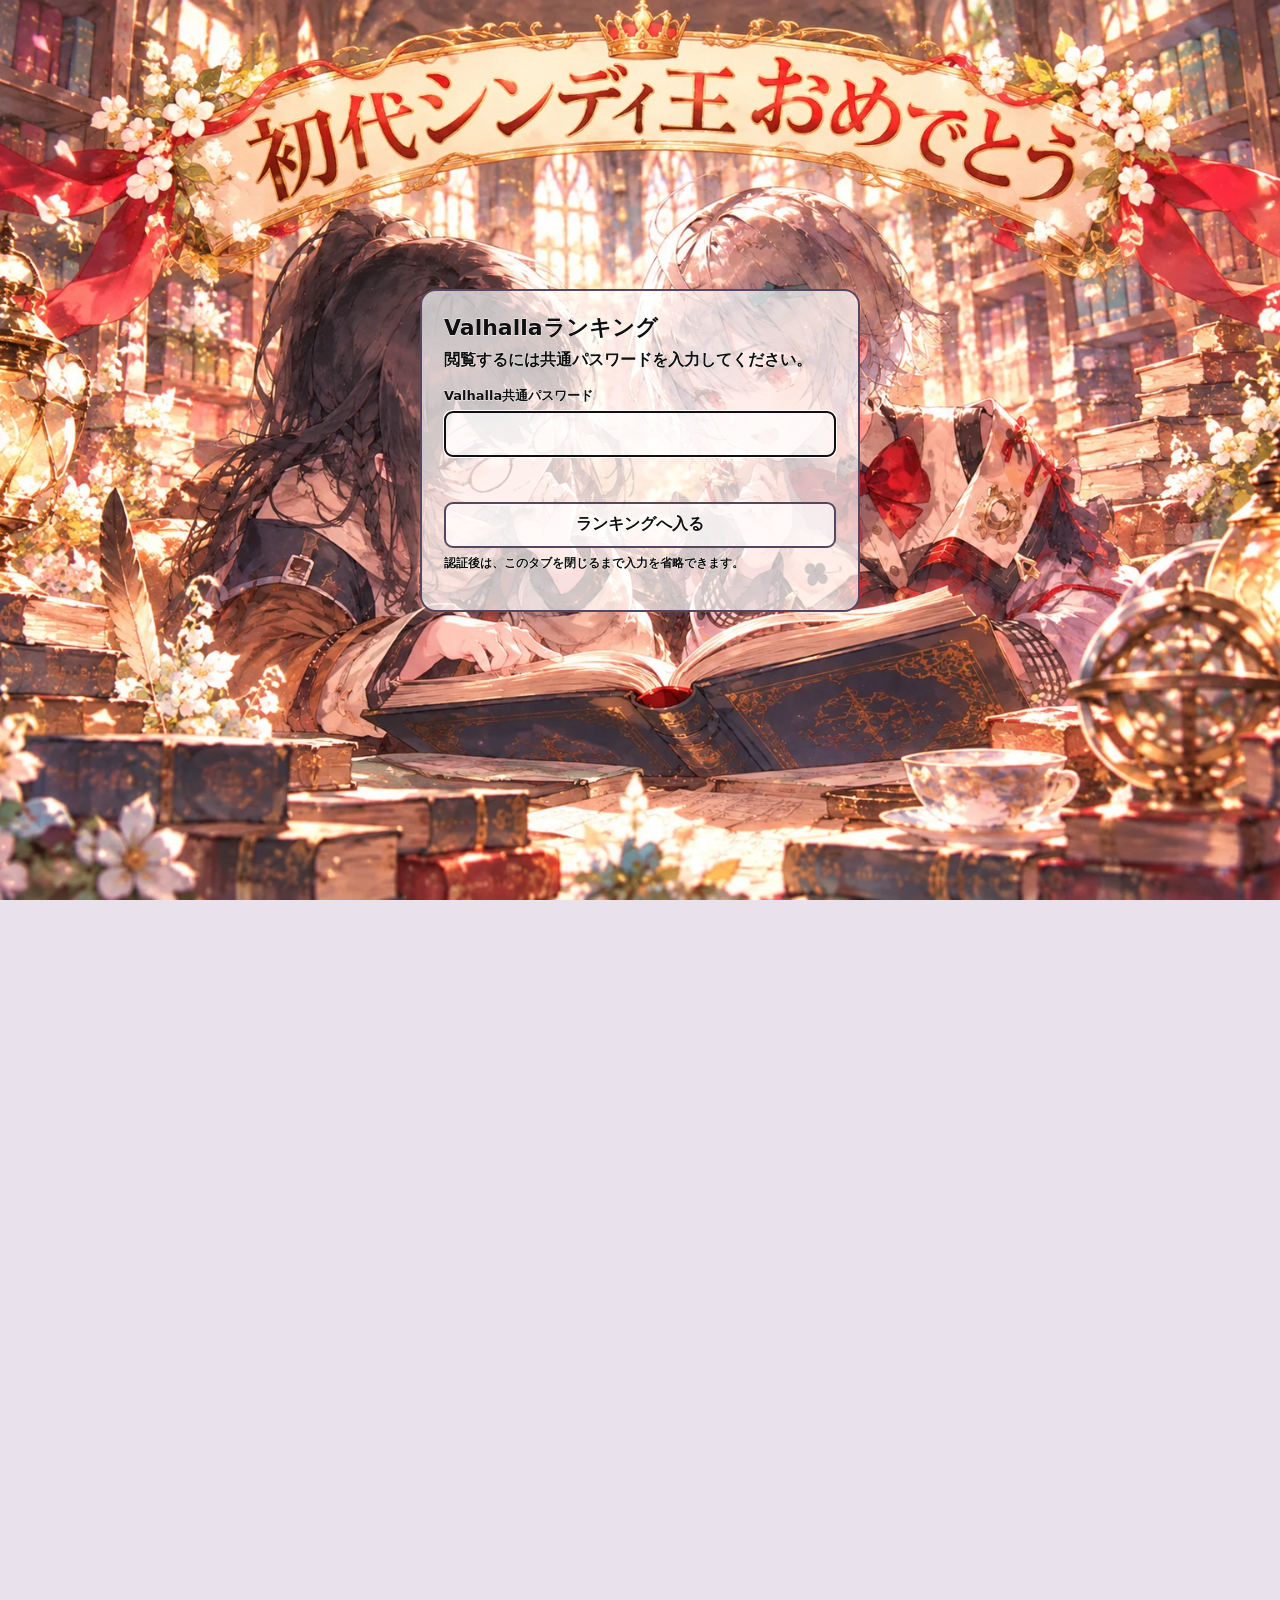
==== commit d77fcd9d: "Show password gate before parsing main dashboard" ====
--- a/index.html
+++ b/index.html
@@ -59,9 +59,9 @@
     </style>
     <link rel="stylesheet" href="knowledge.css?v=99" />
     <link rel="stylesheet" href="territory-points.css?v=88" />
-    <script src="site-auth.js?v=53" defer></script>
   </head>
   <body>
+    <script src="site-auth.js?v=53"></script>
     <main id="top">
       <div class="head">
         <div>
--- a/dashboard.css
+++ b/dashboard.css
@@ -27,7 +27,7 @@
   height: 100lvh;
   z-index: -1;
   pointer-events: none;
-  background: #e9e1eb url("site-theme-bg-pc-rest.webp?v=8") center / cover no-repeat;
+  background: #e9e1eb url("site-theme-bg-pc-rest.webp?v=9") center / cover no-repeat;
 }
 dialog,
 .termsPage,
@@ -39,7 +39,7 @@
 }
 @media (max-width: 760px) {
   body::before {
-    background-image: url("site-theme-bg-mobile-rest.webp?v=8");
+    background-image: url("site-theme-bg-mobile-rest.webp?v=9");
     background-position: center center;
     background-size: cover;
   }
@@ -505,7 +505,7 @@
   height: 100lvh;
   pointer-events: none;
   background-color: #e9e1eb;
-  background-image: url("site-theme-bg-pc-rest.webp?v=8");
+  background-image: url("site-theme-bg-pc-rest.webp?v=9");
   background-position: center center;
   background-size: cover;
   background-repeat: no-repeat;
@@ -521,7 +521,7 @@
     width: 100vw;
     height: 100vh;
     height: 100lvh;
-    background-image: url("site-theme-bg-mobile-rest.webp?v=8");
+    background-image: url("site-theme-bg-mobile-rest.webp?v=9");
     background-position: center center;
   }
 }
@@ -684,7 +684,7 @@
 dialog,
 .termsPage {
   background-color: #e9e1eb;
-  background-image: url("site-theme-bg-pc-rest.webp?v=8");
+  background-image: url("site-theme-bg-pc-rest.webp?v=9");
   background-position: center;
   background-size: cover;
   background-repeat: no-repeat;
@@ -799,14 +799,14 @@
     z-index: -1;
     pointer-events: none;
     background-color: #e9e1eb;
-    background-image: url("site-theme-bg-mobile-rest.webp?v=8");
+    background-image: url("site-theme-bg-mobile-rest.webp?v=9");
     background-position: center center;
     background-size: cover;
     background-repeat: no-repeat;
   }
   dialog,
   .termsPage {
-    background-image: url("site-theme-bg-mobile-rest.webp?v=8");
+    background-image: url("site-theme-bg-mobile-rest.webp?v=9");
     background-attachment: fixed;
     background-position: center center;
     background-size: cover;
@@ -818,7 +818,7 @@
 body::before {
   content: ""; position: fixed; top: 0; left: 0; width: 100vw;
   height: 100vh; height: 100lvh; z-index: -1; pointer-events: none;
-  background: #e9e1eb url("site-theme-bg-pc-rest.webp?v=8") center / cover no-repeat;
+  background: #e9e1eb url("site-theme-bg-pc-rest.webp?v=9") center / cover no-repeat;
 }
 dialog, .termsPage, .knowledgePage, #siteAuthGate {
   background-color: transparent !important;
@@ -826,7 +826,7 @@
   background-attachment: initial !important;
 }
 @media (max-width: 760px) {
-  body::before { background-image: url("site-theme-bg-mobile-rest.webp?v=8"); }
+  body::before { background-image: url("site-theme-bg-mobile-rest.webp?v=9"); }
   dialog, .termsPage, .knowledgePage, #siteAuthGate { background-image: none !important; }
 }
 
@@ -844,7 +844,7 @@
 dialog[open],
 .termsPage:target {
   background-color: #e9e1eb !important;
-  background-image: url("site-theme-bg-pc-rest.webp?v=8") !important;
+  background-image: url("site-theme-bg-pc-rest.webp?v=9") !important;
   background-position: center center !important;
   background-size: cover !important;
   background-repeat: no-repeat !important;
@@ -853,7 +853,7 @@
 dialog::backdrop { background: #e9e1eb !important; }
 @media (max-width: 760px) {
   dialog[open], .termsPage:target {
-    background-image: url("site-theme-bg-mobile-rest.webp?v=8") !important;
+    background-image: url("site-theme-bg-mobile-rest.webp?v=9") !important;
     background-position: center center !important;
   }
 }
--- a/site-auth.css
+++ b/site-auth.css
@@ -6,7 +6,7 @@
   place-items: center;
   padding: 18px;
   background-color: #0e1117;
-  background-image: url("site-theme-bg-pc-rest.webp?v=8");
+  background-image: url("site-theme-bg-pc-rest.webp?v=9");
   background-position: center;
   background-size: cover;
   background-repeat: no-repeat;
@@ -90,7 +90,7 @@
 @media (max-width: 600px) {
   #siteAuthGate {
     padding: 14px;
-    background-image: url("site-theme-bg-mobile-rest.webp?v=8");
+    background-image: url("site-theme-bg-mobile-rest.webp?v=9");
     background-position: center center;
   }
   .siteAuthBox {
@@ -135,7 +135,7 @@
 #siteAuthGate {
   /* The gate must fully cover the TOP page while authentication is pending. */
   background-color: #e9e1eb !important;
-  background-image: url("site-theme-bg-pc-rest.webp?v=8") !important;
+  background-image: url("site-theme-bg-pc-rest.webp?v=9") !important;
   background-position: center center !important;
   background-size: cover !important;
   background-repeat: no-repeat !important;
@@ -143,7 +143,7 @@
 
 @media (max-width: 600px) {
   #siteAuthGate {
-    background-image: url("site-theme-bg-mobile-rest.webp?v=8") !important;
+    background-image: url("site-theme-bg-mobile-rest.webp?v=9") !important;
   }
 }
 
--- a/knowledge.css
+++ b/knowledge.css
@@ -294,7 +294,7 @@
 /* v7.4.34 approved MementoMori glass theme */
 .knowledgePage {
   background-color: #e9e1eb;
-  background-image: url("site-theme-bg-pc-rest.webp?v=8");
+  background-image: url("site-theme-bg-pc-rest.webp?v=9");
   background-position: center;
   background-size: cover;
   background-repeat: no-repeat;
@@ -337,7 +337,7 @@
 }
 @media (max-width: 700px) {
   .knowledgePage {
-    background-image: url("site-theme-bg-mobile-rest.webp?v=8");
+    background-image: url("site-theme-bg-mobile-rest.webp?v=9");
     background-attachment: fixed;
     background-position: center center;
     background-size: cover;
@@ -486,7 +486,7 @@
 /* v7.4.58: knowledge/install pages fully cover the TOP page. */
 .knowledgePage:target {
   background-color: #e9e1eb !important;
-  background-image: url("site-theme-bg-pc-rest.webp?v=8") !important;
+  background-image: url("site-theme-bg-pc-rest.webp?v=9") !important;
   background-position: center center !important;
   background-size: cover !important;
   background-repeat: no-repeat !important;
@@ -494,7 +494,7 @@
 }
 @media (max-width: 760px) {
   .knowledgePage:target {
-    background-image: url("site-theme-bg-mobile-rest.webp?v=8") !important;
+    background-image: url("site-theme-bg-mobile-rest.webp?v=9") !important;
     background-position: center center !important;
   }
 }
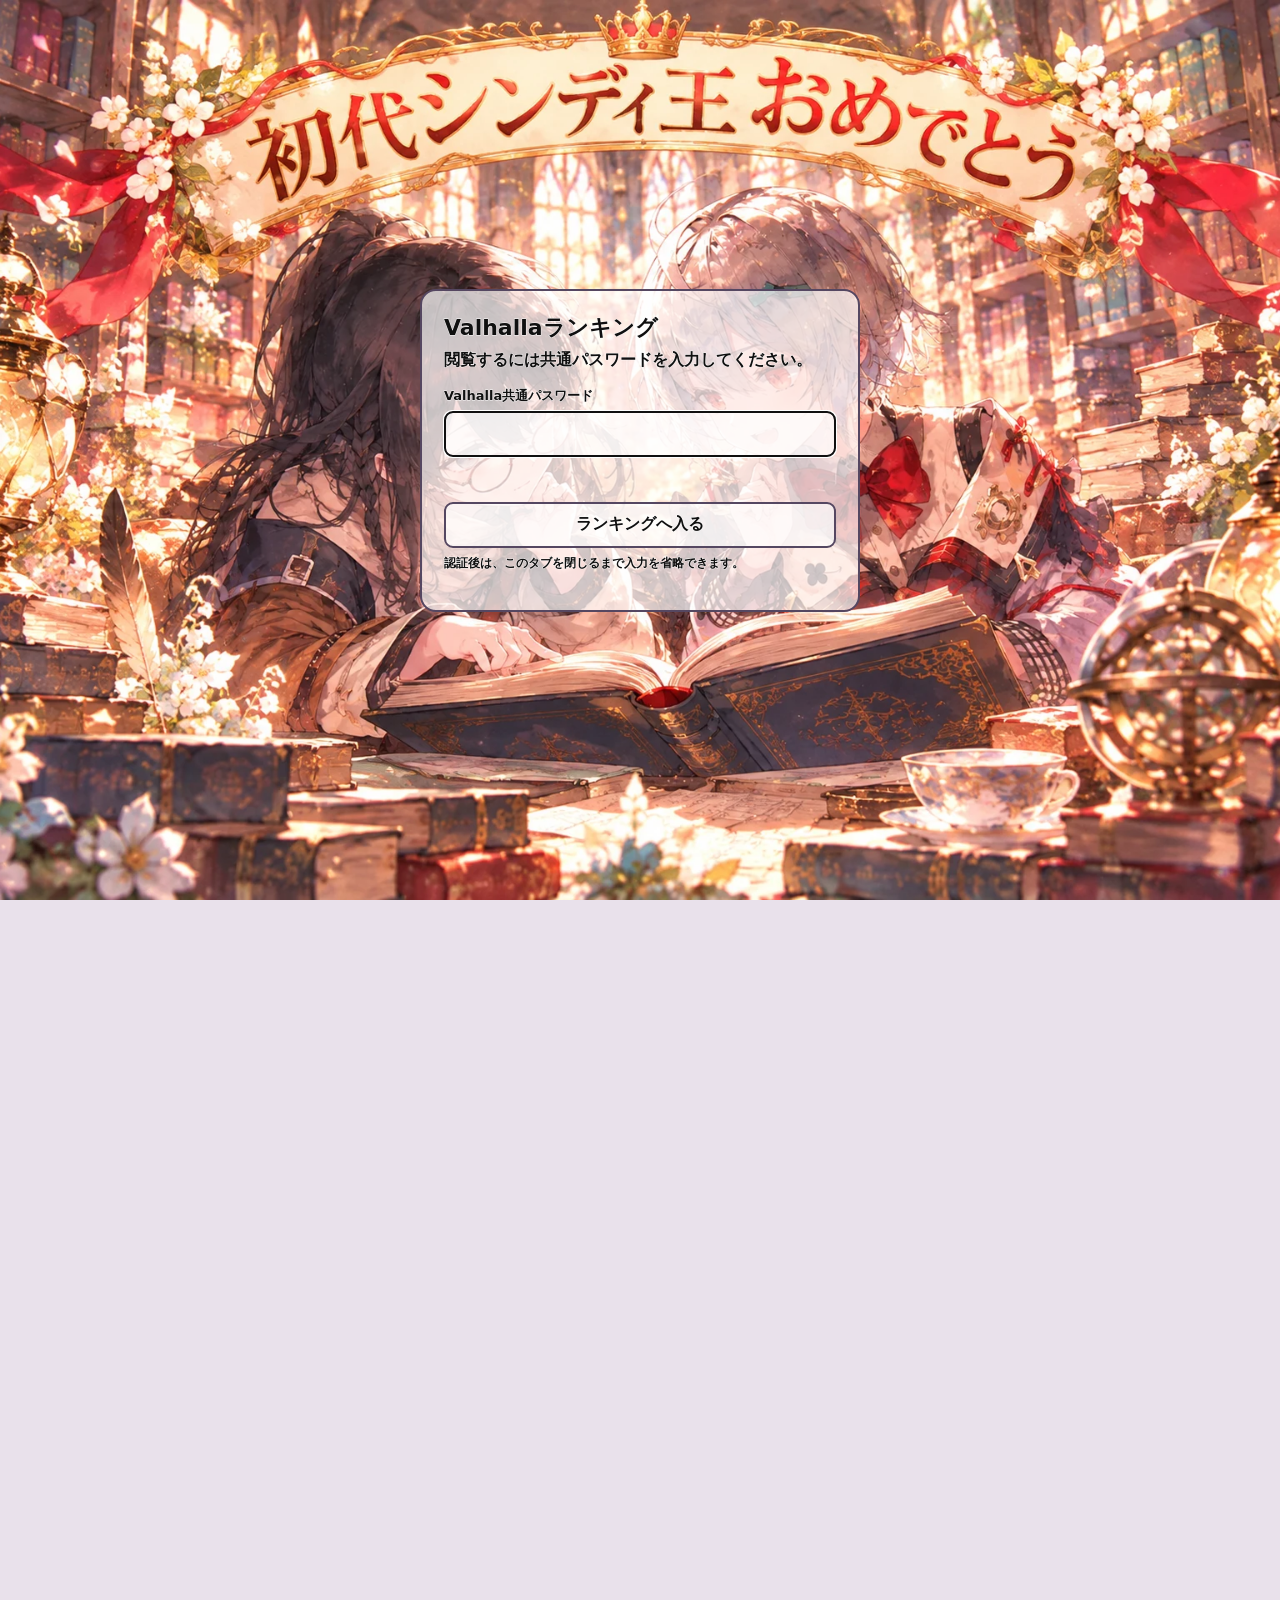
==== commit 8fa90f5c: "Prioritize first paint of password gate before dashboard styles" ====
--- a/index.html
+++ b/index.html
@@ -19,9 +19,56 @@
     <link rel="manifest" href="manifest.webmanifest?v=69" />
     <link rel="apple-touch-icon" sizes="180x180" href="pwa-icon-180.png?v=69" />
     <script src="pwa.js?v=73" defer></script>
+    <style id="site-auth-critical">#siteAuthGate{position:fixed;inset:0;z-index:10000;display:grid;place-items:center;padding:18px;background:#e9e1eb;color:#101010;font-family:system-ui,sans-serif}#siteAuthGate[hidden]{display:none!important}.siteAuthBox{width:min(440px,100%);padding:22px;border:2px solid #554761;border-radius:16px;background:#f6f0f6}.siteAuthBox label,.siteAuthBox input,.siteAuthBox button{display:block;width:100%}.siteAuthBox input,.siteAuthBox button{min-height:46px;margin-top:8px}</style>
+  </head>
+  <body>
+    <script>
+(()=>{
+  if(location.protocol==="chrome-extension:")return;
+  const SESSION_KEY="valhalla-ranking-auth-v2";
+  const isPcHistoryMode=()=>window.matchMedia(
+    "(min-width: 761px) and (hover: hover) and (pointer: fine)"
+  ).matches;
+  const restorePcView=()=>{
+    if(!isPcHistoryMode())return;
+    document.querySelectorAll("dialog[open]").forEach(dialog=>dialog.close());
+    const gate=document.getElementById("siteAuthGate");
+    document.body.style.overflow=gate&&!gate.hidden?"hidden":"";
+  };
+  window.addEventListener("pageshow",restorePcView);
+  window.addEventListener("popstate",()=>requestAnimationFrame(restorePcView));
+  const showGate=()=>{
+    if(document.getElementById("siteAuthGate"))return;
+    const gate=document.createElement("div");
+    gate.id="siteAuthGate";
+    gate.innerHTML='<form class="siteAuthBox" id="siteAuthForm"><h1>Valhallaランキング</h1><p>閲覧するには共通パスワードを入力してください。</p><label>Valhalla共通パスワード<input name="guildPassword" type="password" autocomplete="current-password" required autofocus></label><p class="siteAuthMessage" id="siteAuthMessage"></p><button type="submit">ランキングへ入る</button><p class="siteAuthNote">認証後は、このタブを閉じるまで入力を省略できます。</p></form>';
+    document.body.appendChild(gate);
+    document.body.style.overflow="hidden";
+    document.getElementById("siteAuthForm").onsubmit=async e=>{
+      e.preventDefault();
+      const form=e.currentTarget,message=document.getElementById("siteAuthMessage"),password=new FormData(form).get("guildPassword");
+      message.textContent="確認中…";
+      try{
+        const cfg=await fetch("./data/formations-config.json?t="+Date.now(),{cache:"no-store"}).then(r=>r.json());
+        if(!cfg.api_url)throw Error("認証機能が設定されていません。");
+        const result=await fetch(cfg.api_url,{method:"POST",headers:{"Content-Type":"text/plain;charset=utf-8"},body:JSON.stringify({action:"verifyAccess",guildPassword:password})}).then(r=>r.json());
+        if(!result.ok||!result.authorized)throw Error(result.error||"パスワードが違います。");
+        sessionStorage.setItem(SESSION_KEY,"1");
+        sessionStorage.setItem("valhalla-ranking-password",String(password||""));
+        gate.hidden=true;
+        document.body.style.overflow="";
+      }catch(error){message.textContent=error.message||"認証できませんでした。";form.guildPassword.select()}
+    };
+  };
+  if(sessionStorage.getItem(SESSION_KEY)==="1")return;
+  showGate();
+})();
+    </script>
     <link rel="stylesheet" href="dashboard.css?v=93" />
     <link rel="stylesheet" href="discord-fix.css?v=50" />
     <link rel="stylesheet" href="site-auth.css?v=85" />
+    <link rel="stylesheet" href="knowledge.css?v=99" />
+    <link rel="stylesheet" href="territory-points.css?v=88" />
     <style>
       .knowledgeButton{background:#2e7890!important}
       .knowledgePage{display:none;position:fixed;inset:0;z-index:100;overflow-y:auto;background:#0e1117;color:#f2f5f7;font-family:system-ui,"Yu Gothic UI",sans-serif}
@@ -57,11 +104,6 @@
       .zoomGallery img{display:block;width:auto;max-width:100%;height:auto;margin:auto;border-radius:8px}
       @media(max-width:700px){.knowledgeBranches{grid-template-columns:1fr;padding:12px}.knowledgeBranches .branch{min-height:74px}.knowledgeHead{padding:10px 12px}.knowledgeHead h2{font-size:18px}.knowledgePage .content{padding:12px}.evidenceGrid{grid-template-columns:1fr}.firstKnowledgeImage{width:min(78vw,280px)}.knowledgeEntry{padding:12px}.knowledgeEntry p,.knowledgeEntry li,.knowledgePage .term span{font-size:16px}}
     </style>
-    <link rel="stylesheet" href="knowledge.css?v=99" />
-    <link rel="stylesheet" href="territory-points.css?v=88" />
-  </head>
-  <body>
-    <script src="site-auth.js?v=53"></script>
     <main id="top">
       <div class="head">
         <div>
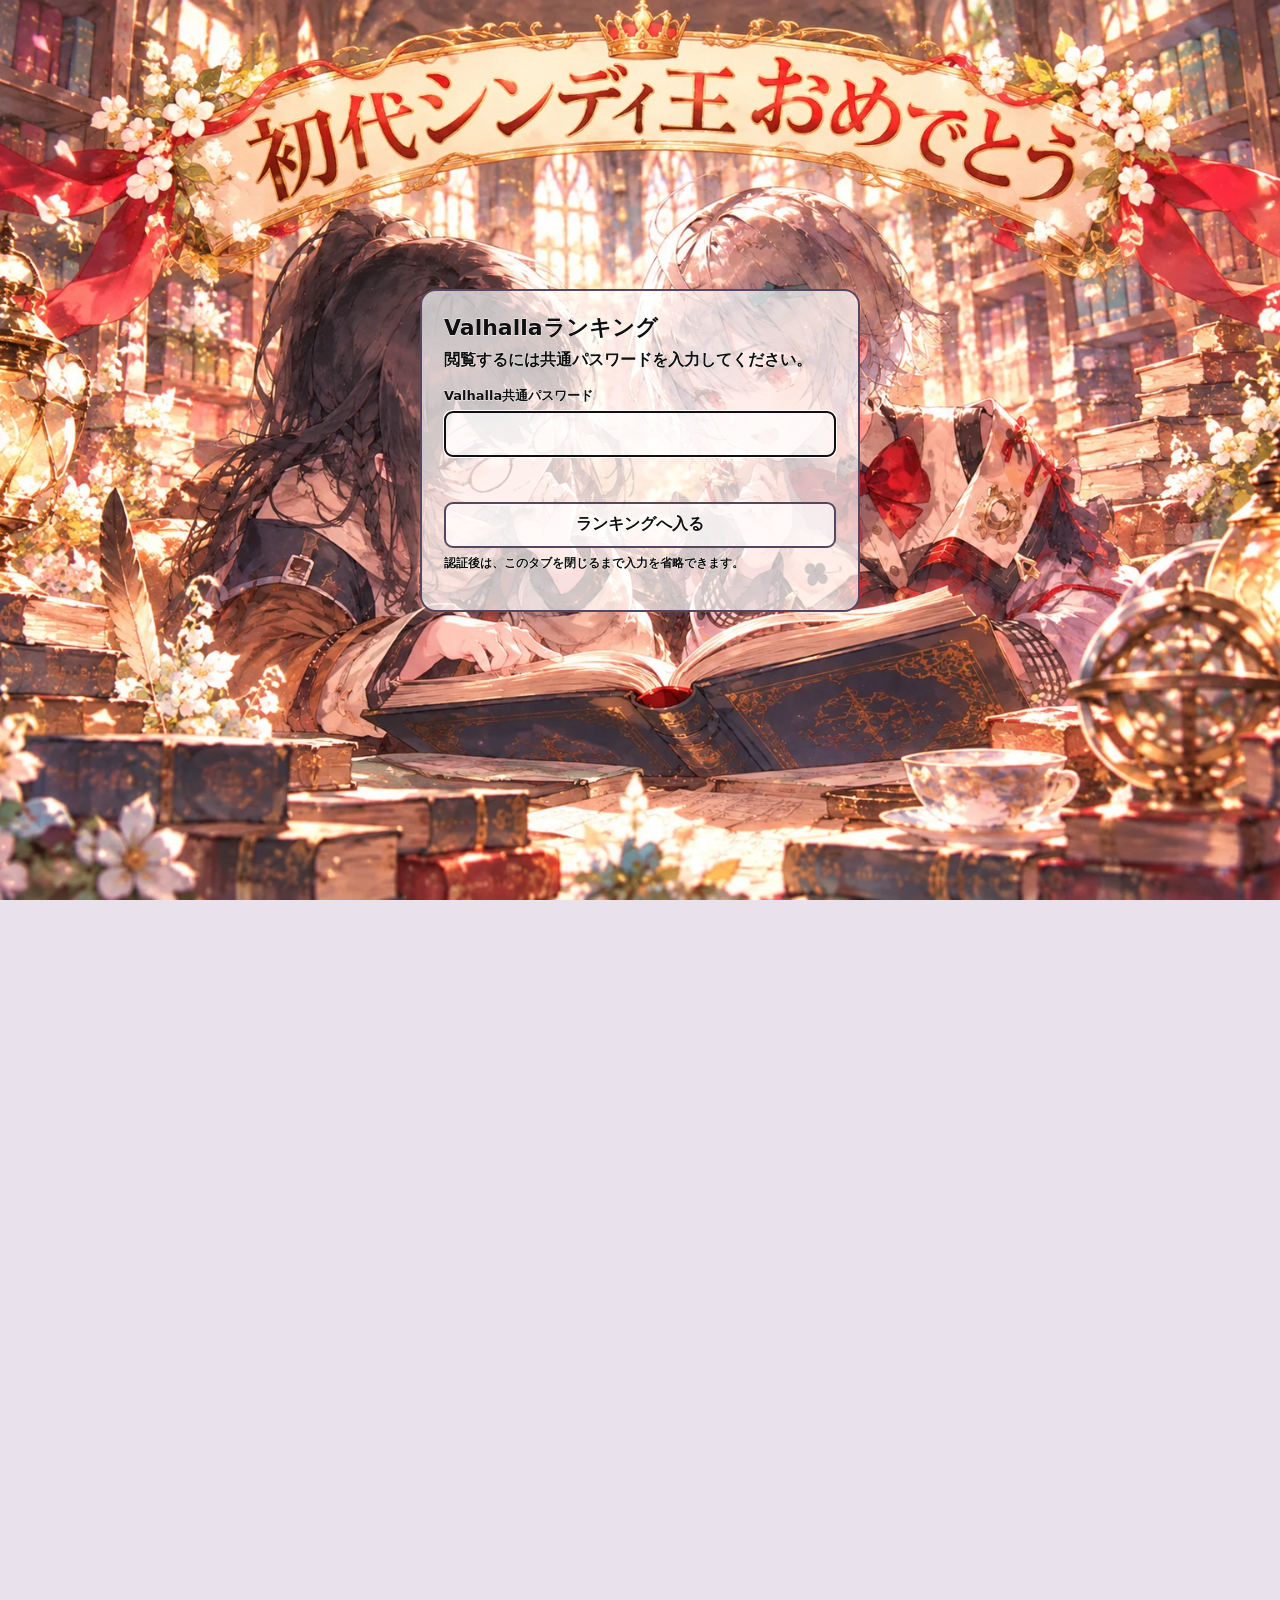
==== commit 9068e94d: "公開画面 v116: index.html" ====
--- a/index.html
+++ b/index.html
@@ -19,56 +19,9 @@
     <link rel="manifest" href="manifest.webmanifest?v=69" />
     <link rel="apple-touch-icon" sizes="180x180" href="pwa-icon-180.png?v=69" />
     <script src="pwa.js?v=73" defer></script>
-    <style id="site-auth-critical">#siteAuthGate{position:fixed;inset:0;z-index:10000;display:grid;place-items:center;padding:18px;background:#e9e1eb;color:#101010;font-family:system-ui,sans-serif}#siteAuthGate[hidden]{display:none!important}.siteAuthBox{width:min(440px,100%);padding:22px;border:2px solid #554761;border-radius:16px;background:#f6f0f6}.siteAuthBox label,.siteAuthBox input,.siteAuthBox button{display:block;width:100%}.siteAuthBox input,.siteAuthBox button{min-height:46px;margin-top:8px}</style>
-  </head>
-  <body>
-    <script>
-(()=>{
-  if(location.protocol==="chrome-extension:")return;
-  const SESSION_KEY="valhalla-ranking-auth-v2";
-  const isPcHistoryMode=()=>window.matchMedia(
-    "(min-width: 761px) and (hover: hover) and (pointer: fine)"
-  ).matches;
-  const restorePcView=()=>{
-    if(!isPcHistoryMode())return;
-    document.querySelectorAll("dialog[open]").forEach(dialog=>dialog.close());
-    const gate=document.getElementById("siteAuthGate");
-    document.body.style.overflow=gate&&!gate.hidden?"hidden":"";
-  };
-  window.addEventListener("pageshow",restorePcView);
-  window.addEventListener("popstate",()=>requestAnimationFrame(restorePcView));
-  const showGate=()=>{
-    if(document.getElementById("siteAuthGate"))return;
-    const gate=document.createElement("div");
-    gate.id="siteAuthGate";
-    gate.innerHTML='<form class="siteAuthBox" id="siteAuthForm"><h1>Valhallaランキング</h1><p>閲覧するには共通パスワードを入力してください。</p><label>Valhalla共通パスワード<input name="guildPassword" type="password" autocomplete="current-password" required autofocus></label><p class="siteAuthMessage" id="siteAuthMessage"></p><button type="submit">ランキングへ入る</button><p class="siteAuthNote">認証後は、このタブを閉じるまで入力を省略できます。</p></form>';
-    document.body.appendChild(gate);
-    document.body.style.overflow="hidden";
-    document.getElementById("siteAuthForm").onsubmit=async e=>{
-      e.preventDefault();
-      const form=e.currentTarget,message=document.getElementById("siteAuthMessage"),password=new FormData(form).get("guildPassword");
-      message.textContent="確認中…";
-      try{
-        const cfg=await fetch("./data/formations-config.json?t="+Date.now(),{cache:"no-store"}).then(r=>r.json());
-        if(!cfg.api_url)throw Error("認証機能が設定されていません。");
-        const result=await fetch(cfg.api_url,{method:"POST",headers:{"Content-Type":"text/plain;charset=utf-8"},body:JSON.stringify({action:"verifyAccess",guildPassword:password})}).then(r=>r.json());
-        if(!result.ok||!result.authorized)throw Error(result.error||"パスワードが違います。");
-        sessionStorage.setItem(SESSION_KEY,"1");
-        sessionStorage.setItem("valhalla-ranking-password",String(password||""));
-        gate.hidden=true;
-        document.body.style.overflow="";
-      }catch(error){message.textContent=error.message||"認証できませんでした。";form.guildPassword.select()}
-    };
-  };
-  if(sessionStorage.getItem(SESSION_KEY)==="1")return;
-  showGate();
-})();
-    </script>
     <link rel="stylesheet" href="dashboard.css?v=93" />
     <link rel="stylesheet" href="discord-fix.css?v=50" />
     <link rel="stylesheet" href="site-auth.css?v=85" />
-    <link rel="stylesheet" href="knowledge.css?v=99" />
-    <link rel="stylesheet" href="territory-points.css?v=88" />
     <style>
       .knowledgeButton{background:#2e7890!important}
       .knowledgePage{display:none;position:fixed;inset:0;z-index:100;overflow-y:auto;background:#0e1117;color:#f2f5f7;font-family:system-ui,"Yu Gothic UI",sans-serif}
@@ -104,6 +57,11 @@
       .zoomGallery img{display:block;width:auto;max-width:100%;height:auto;margin:auto;border-radius:8px}
       @media(max-width:700px){.knowledgeBranches{grid-template-columns:1fr;padding:12px}.knowledgeBranches .branch{min-height:74px}.knowledgeHead{padding:10px 12px}.knowledgeHead h2{font-size:18px}.knowledgePage .content{padding:12px}.evidenceGrid{grid-template-columns:1fr}.firstKnowledgeImage{width:min(78vw,280px)}.knowledgeEntry{padding:12px}.knowledgeEntry p,.knowledgeEntry li,.knowledgePage .term span{font-size:16px}}
     </style>
+    <link rel="stylesheet" href="knowledge.css?v=99" />
+    <link rel="stylesheet" href="territory-points.css?v=88" />
+    <script src="site-auth.js?v=53" defer></script>
+  </head>
+  <body>
     <main id="top">
       <div class="head">
         <div>
